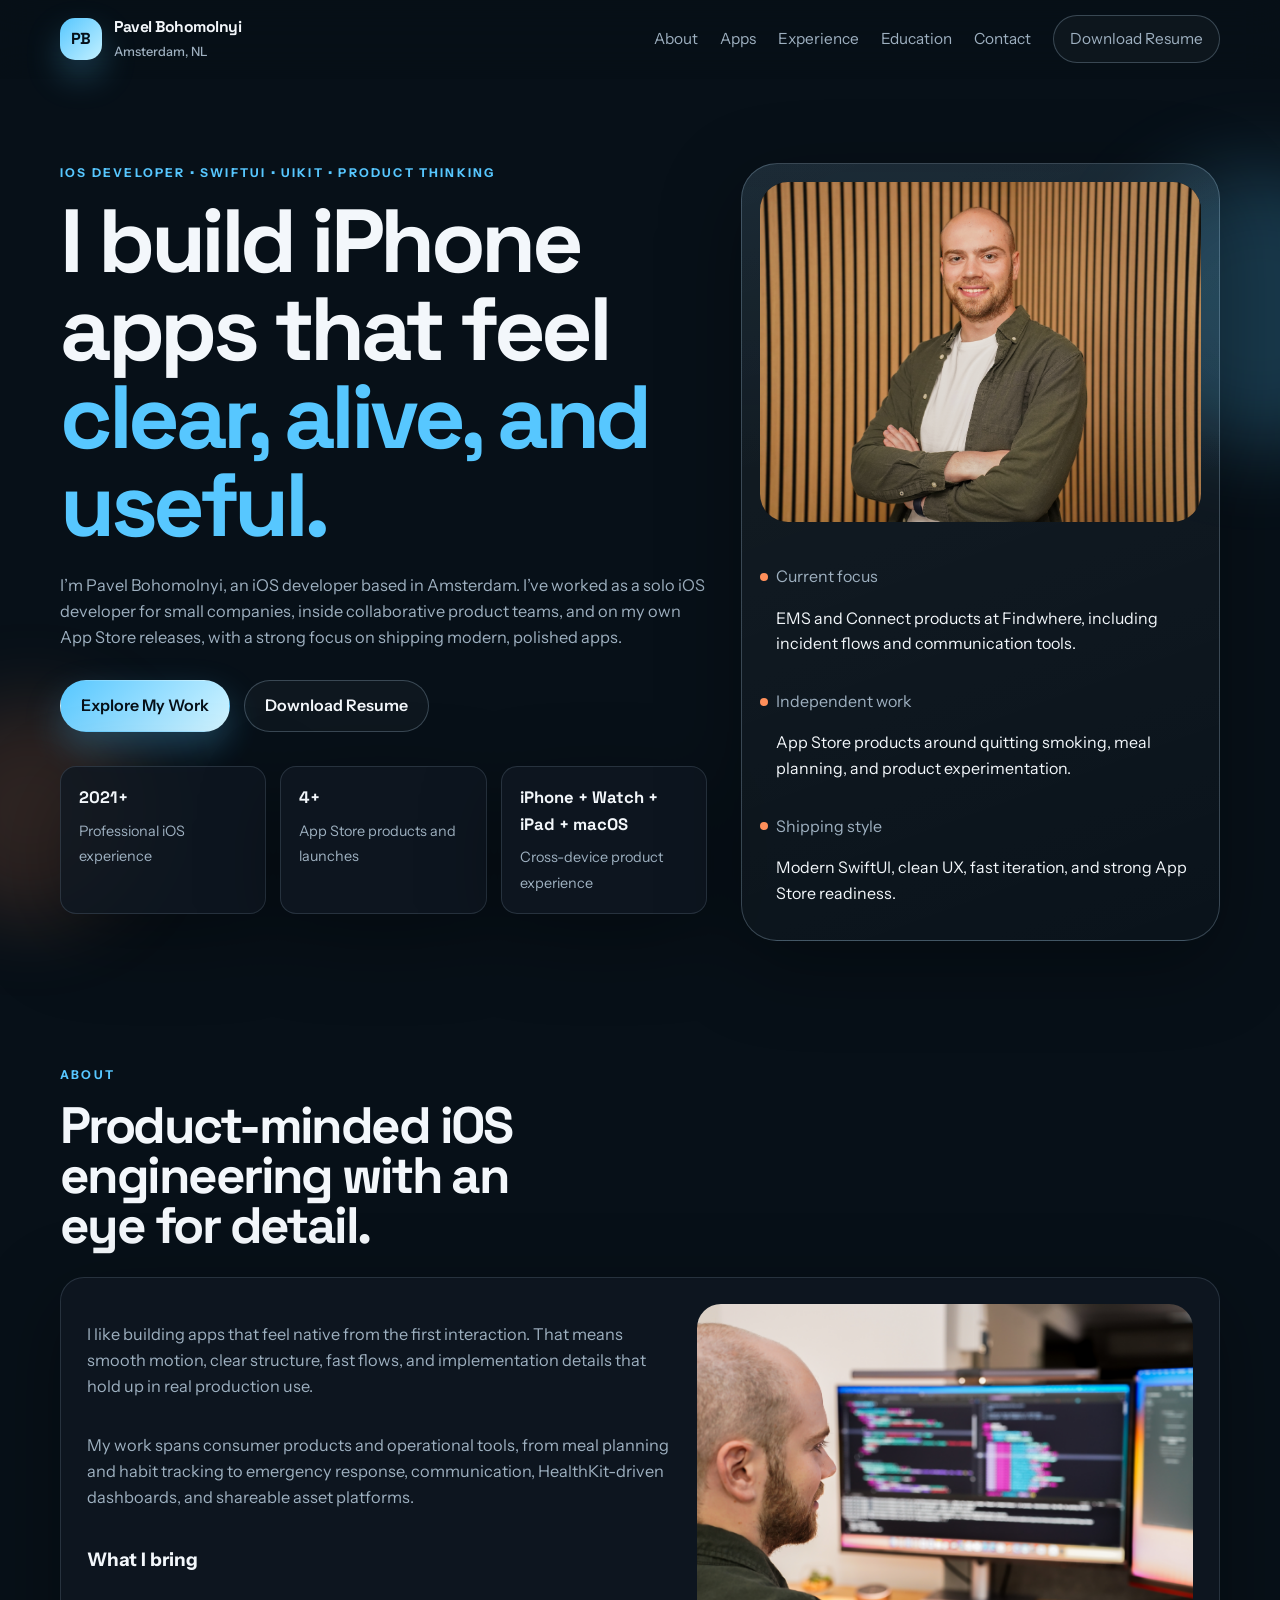
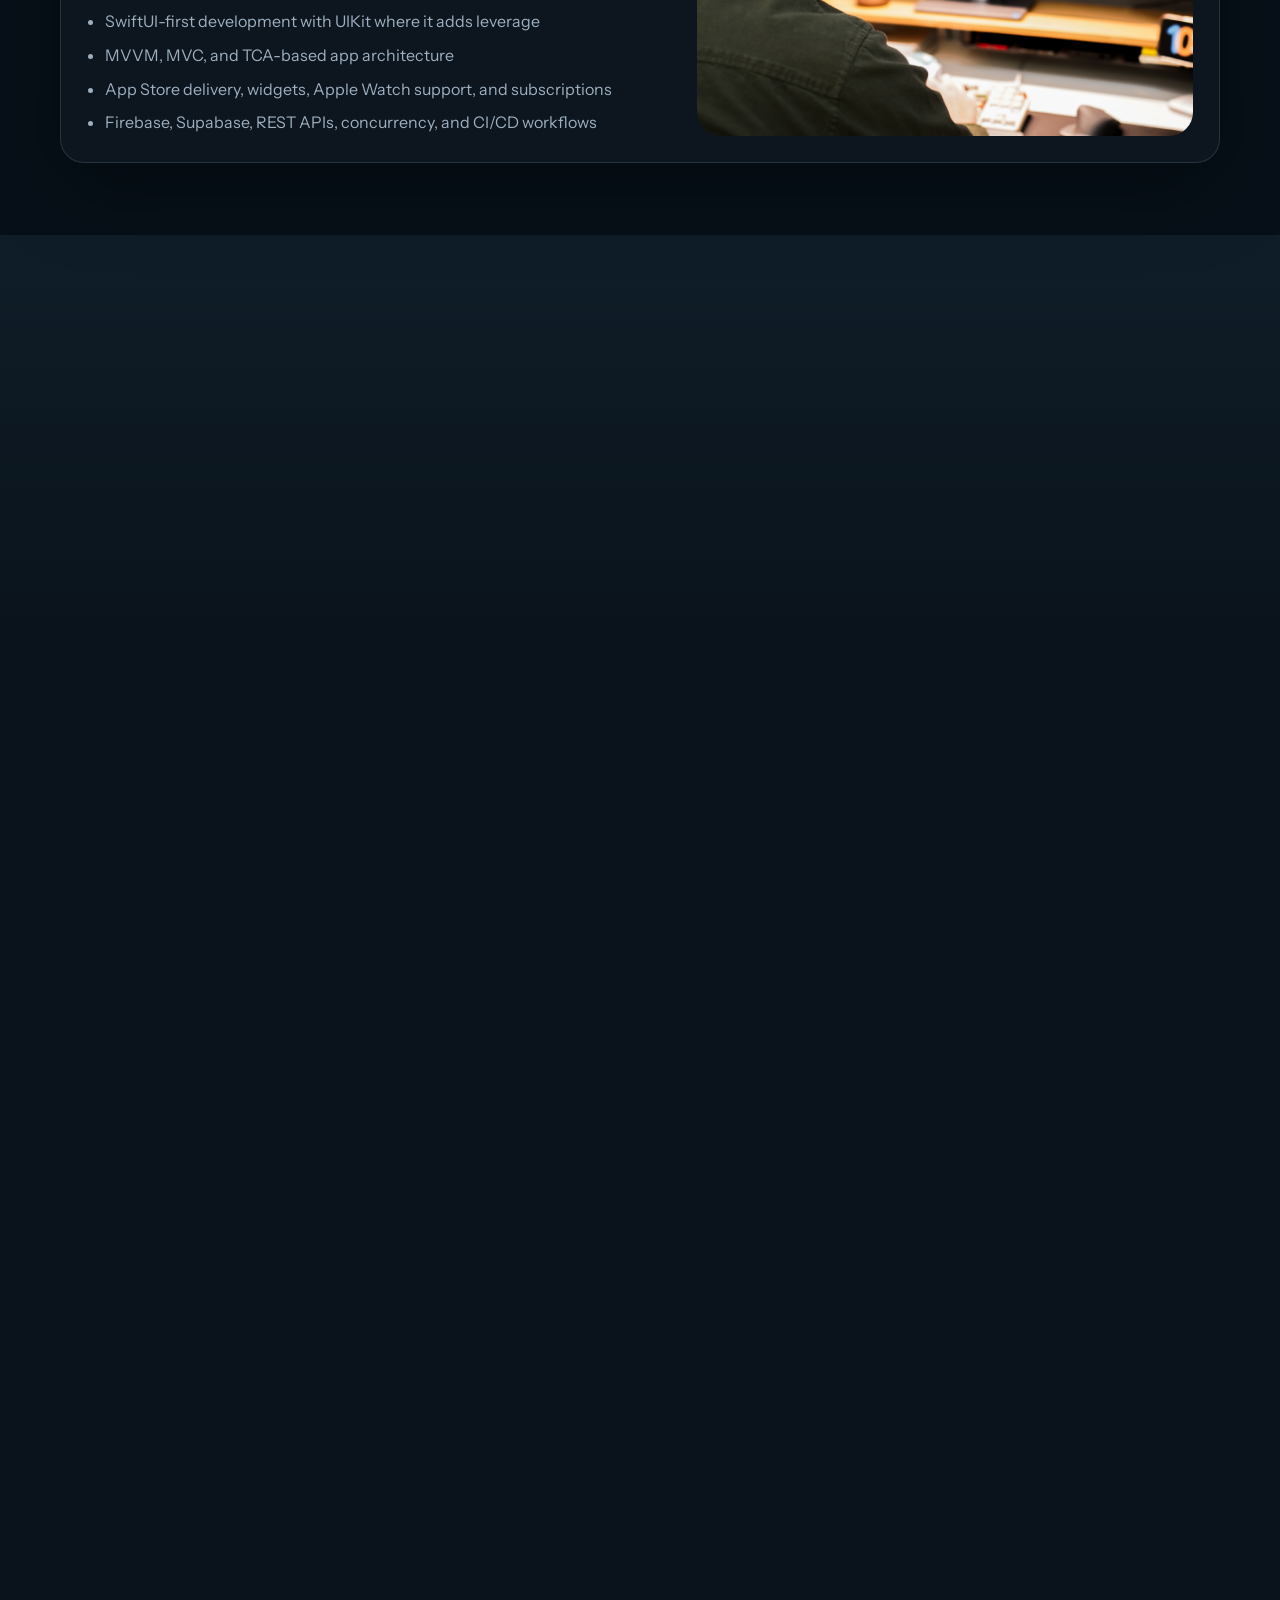
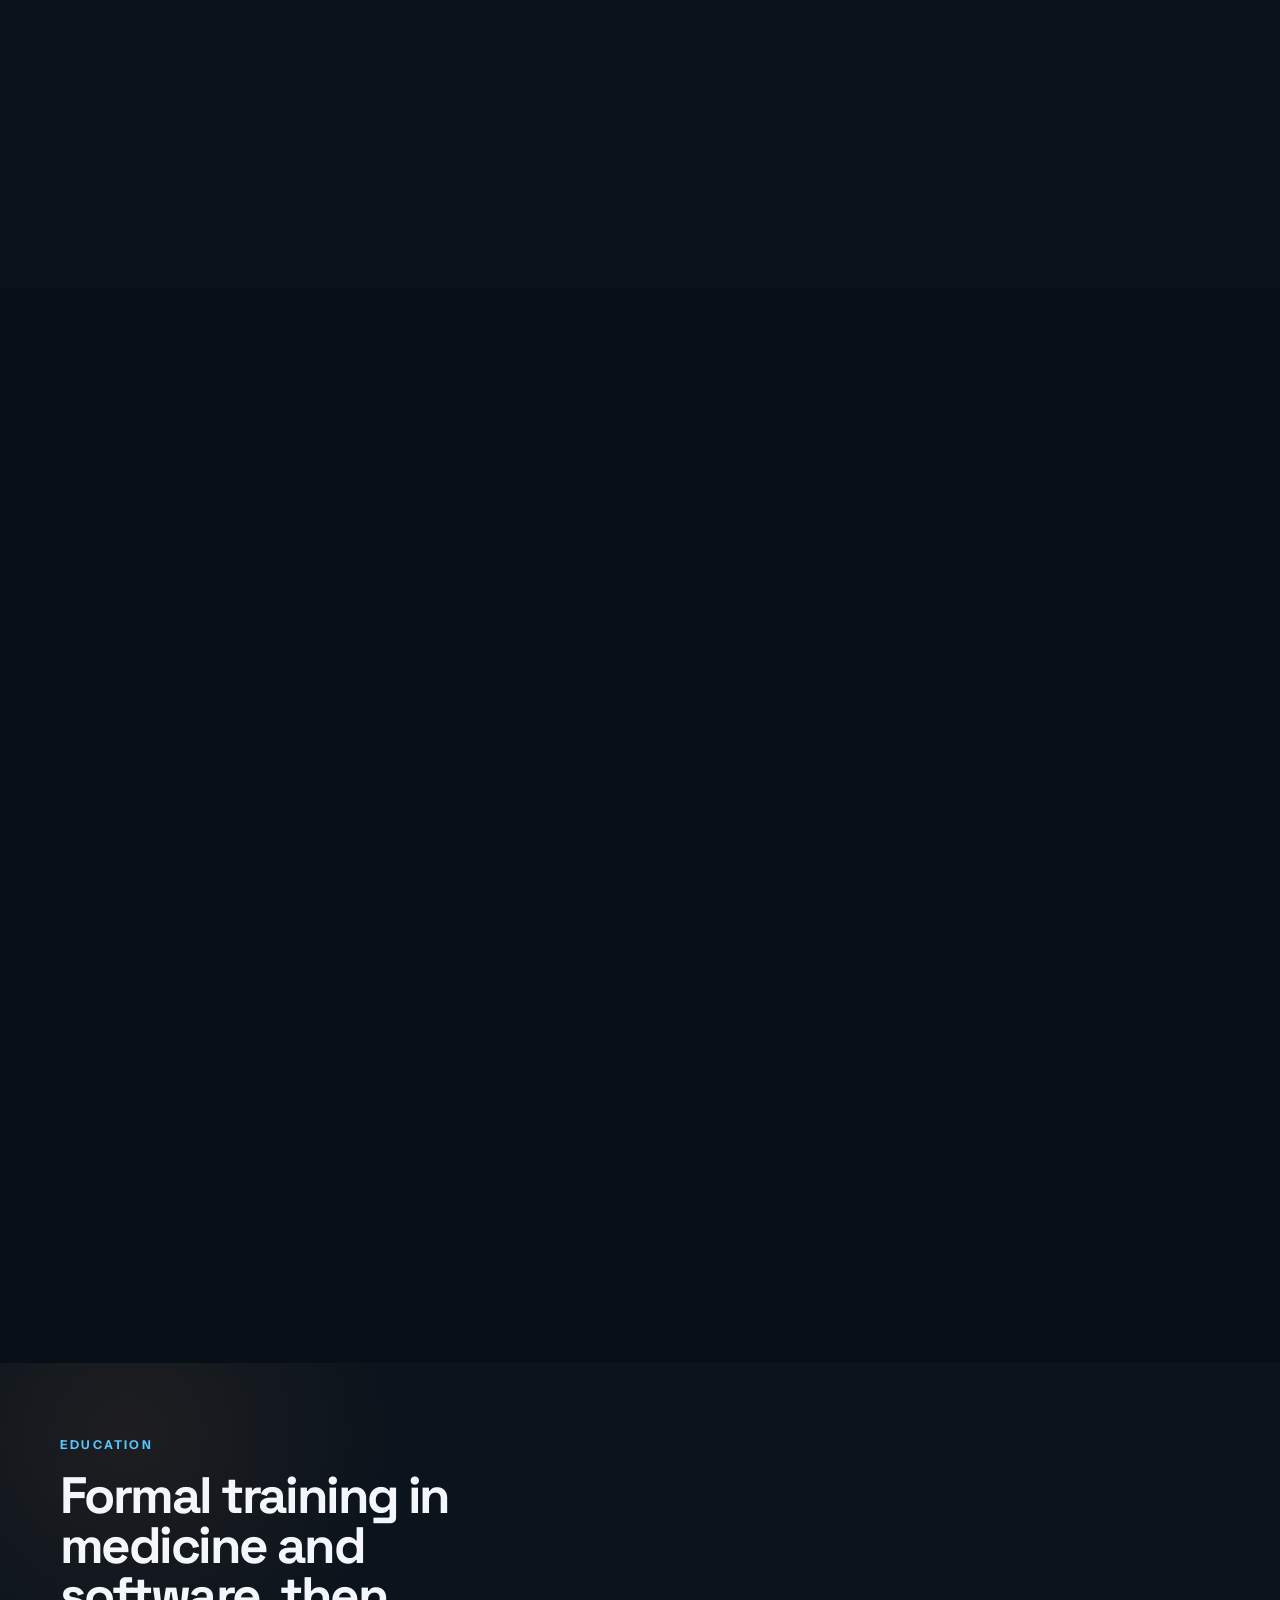
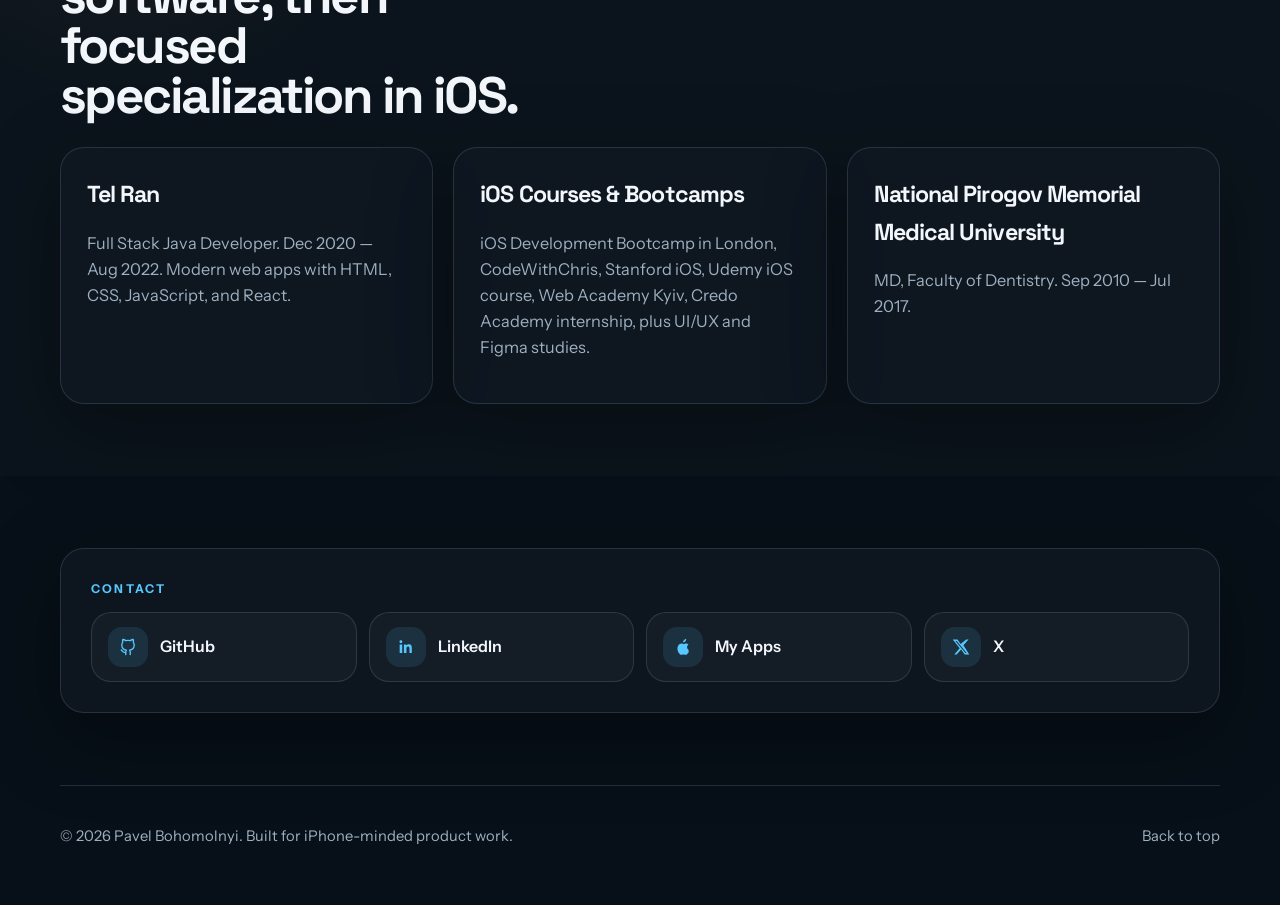
==== index.html @ 08294253 "portfolio" ====
<!DOCTYPE html>
<html lang="en">
<head>
  <meta charset="UTF-8" />
  <meta name="viewport" content="width=device-width, initial-scale=1.0" />
  <title>Pavel Bohomolnyi | iOS Developer</title>
  <meta
    name="description"
    content="Portfolio of Pavel Bohomolnyi, an iOS developer building polished SwiftUI and UIKit apps across safety, lifestyle, and consumer products."
  />
  <link rel="preconnect" href="https://fonts.googleapis.com" />
  <link rel="preconnect" href="https://fonts.gstatic.com" crossorigin />
  <link
    href="https://fonts.googleapis.com/css2?family=Space+Grotesk:wght@400;500;700&family=Instrument+Sans:wght@400;500;600;700&display=swap"
    rel="stylesheet"
  />
  <link rel="stylesheet" href="css/style.css" />
</head>
<body>
  <div class="page-bg" aria-hidden="true"></div>
  <div class="site-shell">
    <div id="top" aria-hidden="true"></div>
    <header class="site-header">
      <div class="container nav">
        <a class="brand" href="#top" aria-label="Go to top">
          <span class="brand-mark">PB</span>
          <span class="brand-copy">
            <span class="brand-text">Pavel Bohomolnyi</span>
            <span class="brand-subtext">Amsterdam, NL</span>
          </span>
        </a>

        <button
          class="menu-toggle"
          id="menuToggle"
          type="button"
          aria-expanded="false"
          aria-controls="siteMenu"
          aria-label="Toggle navigation"
        >
          <span></span>
          <span></span>
        </button>

        <nav class="site-nav" id="siteMenu">
          <a href="#about">About</a>
          <a href="#apps">Apps</a>
          <a href="#experience">Experience</a>
          <a href="#education">Education</a>
          <a href="#contact">Contact</a>
          <a class="nav-resume" href="assets/pavel-bohomolnyi-cv.pdf" download>Download Resume</a>
        </nav>
      </div>
    </header>

    <main>
      <section class="hero">
        <div class="hero-orb hero-orb-a"></div>
        <div class="hero-orb hero-orb-b"></div>
        <div class="hero-grid container">
          <div class="hero-copy reveal">
            <p class="eyebrow">iOS Developer • SwiftUI • UIKit • Product Thinking</p>
            <h1>
              I build iPhone apps that feel
              <span>clear, alive, and useful.</span>
            </h1>
            <p class="hero-lead">
              I’m Pavel Bohomolnyi, an iOS developer based in Amsterdam. I’ve worked as a solo
              iOS developer for small companies, inside collaborative product teams, and on my
              own App Store releases, with a strong focus on shipping modern, polished apps.
            </p>
            <div class="hero-actions">
              <a class="button button-primary" href="#apps">Explore My Work</a>
              <a class="button button-secondary" href="assets/pavel-bohomolnyi-cv.pdf" download>Download Resume</a>
            </div>
            <div class="hero-meta">
              <div>
                <strong>2021+</strong>
                <span>Professional iOS experience</span>
              </div>
              <div>
                <strong>4+</strong>
                <span>App Store products and launches</span>
              </div>
              <div>
                <strong>iPhone + Watch + iPad + macOS</strong>
                <span>Cross-device product experience</span>
              </div>
            </div>
          </div>

          <div class="hero-panel reveal reveal-delay">
            <div class="hero-card">
              <div class="hero-photo-frame">
                <img class="hero-photo" src="assets/profile-photo.jpg" alt="Pavel Bohomolnyi portrait" />
              </div>
              <div class="signal-grid">
                <article>
                  <p class="signal-label">Current focus</p>
                  <p>EMS and Connect products at Findwhere, including incident flows and communication tools.</p>
                </article>
                <article>
                  <p class="signal-label">Independent work</p>
                  <p>App Store products around quitting smoking, meal planning, and product experimentation.</p>
                </article>
                <article>
                  <p class="signal-label">Shipping style</p>
                  <p>Modern SwiftUI, clean UX, fast iteration, and strong App Store readiness.</p>
                </article>
              </div>
            </div>
          </div>
        </div>
      </section>

      <section class="section" id="about">
        <div class="container section-grid">
          <div class="section-copy reveal">
            <p class="section-kicker">About</p>
            <h2>Product-minded iOS engineering with an eye for detail.</h2>
          </div>

          <article class="about-feature about-card reveal">
            <div class="about-feature-copy">
              <p>
                I like building apps that feel native from the first interaction. That means
                smooth motion, clear structure, fast flows, and implementation details that hold
                up in real production use.
              </p>
              <p>
                My work spans consumer products and operational tools, from meal planning and
                habit tracking to emergency response, communication, HealthKit-driven dashboards,
                and shareable asset platforms.
              </p>
              <h3>What I bring</h3>
              <ul class="bullet-list">
                <li>SwiftUI-first development with UIKit where it adds leverage</li>
                <li>MVVM, MVC, and TCA-based app architecture</li>
                <li>App Store delivery, widgets, Apple Watch support, and subscriptions</li>
                <li>Firebase, Supabase, REST APIs, concurrency, and CI/CD workflows</li>
              </ul>
            </div>

            <div class="about-photo-card">
              <img src="assets/about-photo.jpg" alt="Pavel Bohomolnyi working at his desk" />
            </div>
          </article>
        </div>
      </section>

      <section class="section section-accent" id="apps">
        <div class="container">
          <div class="section-copy reveal">
            <p class="section-kicker">Selected Apps</p>
            <h2>Apps I’ve shipped across consumer and operational use cases.</h2>
          </div>

          <div class="app-grid">
            <article class="app-card app-card-featured reveal">
              <div class="app-header">
                <span class="app-icon app-icon-image app-icon-nomnom">
                  <img src="assets/app-icons/nom-nom.png" alt="Nom Nom app icon" />
                </span>
                <div>
                  <p class="app-type">Consumer iOS App</p>
                  <h3>Nom Nom: Plan Meals & Grocery</h3>
                </div>
              </div>
              <p>
                A meal planner and personal assistant for organizing weekly meals, generating
                grocery lists, and exploring a recipe-sharing community, with Apple Watch support.
              </p>
              <div class="tag-row">
                <span>SwiftUI</span>
                <span>StoreKit</span>
                <span>Apple Watch</span>
                <span>Grocery Lists</span>
                <span>Community Recipes</span>
                <span>Firebase</span>
                <span>Push Notifications</span>
                <span>RevenueCat</span>
                <span>Async/Await</span>
                <span>Localization</span>
              </div>
              <div class="app-links">
                <a href="https://apps.apple.com/nl/app/nom-nom-meal-planner/id6745474168" target="_blank" rel="noopener">App Store</a>
              </div>
            </article>

            <article class="app-card reveal reveal-delay">
              <div class="app-header">
                <span class="app-icon app-icon-image app-icon-smoke">
                  <img src="assets/app-icons/no-smoke.png" alt="No Smoke Today app icon" />
                </span>
                <div>
                  <p class="app-type">Health & Habit Tracking</p>
                  <h3>No Smoke Today</h3>
                </div>
              </div>
              <p>
                A quit-smoking app that also acts as a playground for modern iOS development:
                Swift 6, async/await, widgets, Apple Watch, RevenueCat, and analytics tooling.
              </p>
              <div class="tag-row">
                <span>SwiftUI</span>
                <span>Swift 6</span>
                <span>Async/Await</span>
                <span>Widgets</span>
                <span>Apple Watch</span>
                <span>RevenueCat</span>
                <span>Firebase</span>
                <span>Crashlytics</span>
              </div>
              <div class="app-links">
                <a href="https://apps.apple.com/us/app/no-smoke-today/id6758665758" target="_blank" rel="noopener">App Store</a>
              </div>
            </article>

            <article class="app-card reveal">
              <div class="app-header">
                <span class="app-icon app-icon-image app-icon-ems">
                  <img src="assets/app-icons/ems.png" alt="EMS app icon" />
                </span>
                <div>
                  <p class="app-type">Operational Event Platform</p>
                  <h3>EMS</h3>
                </div>
              </div>
              <p>
                A safety-focused app designed to save lives with quick incident alerts, location
                usage, audio and video chat, Bluetooth emergency buttons, and live information.
              </p>
              <div class="tag-row">
                <span>UIKit</span>
                <span>CoreBluetooth</span>
                <span>Location</span>
                <span>Audio / Video Chat</span>
                <span>Critical Alerts</span>
                <span>Widgets</span>
                <span>Analytics</span>
                <span>Firebase</span>
                <span>Tasks</span>
                <span>Agenda</span>
                <span>Calendars</span>
                <span>Notes</span>
                <span>SSO</span>
              </div>
              <div class="app-links">
                <a href="https://apps.apple.com/us/app/ems-app/id651352867" target="_blank" rel="noopener">App Store</a>
              </div>
            </article>

            <article class="app-card reveal">
              <div class="app-header">
                <span class="app-icon app-icon-image app-icon-findwhere">
                  <img src="assets/app-icons/findwhere-connect.png" alt="Findwhere Connect app icon" />
                </span>
                <div>
                  <p class="app-type">B2B / Public Service</p>
                  <h3>Findwhere Connect</h3>
                </div>
              </div>
              <p>
                A fully operational app commissioned in partnership with Dutch municipalities to
                give refugees fast access to essential information and communication channels.
              </p>
              <div class="tag-row">
                <span>SwiftUI</span>
                <span>Messaging</span>
                <span>Translation</span>
                <span>Municipal Services</span>
                <span>Onboarding</span>
                <span>Push Notifications</span>
                <span>Accessibility</span>
              </div>
              <div class="app-links">
                <a href="https://apps.apple.com/ca/app/findwhere-connect/id6742739684" target="_blank" rel="noopener">App Store</a>
              </div>
            </article>

            <article class="app-card reveal reveal-delay">
              <div class="app-header">
                <span class="app-icon app-icon-image app-icon-topology">
                  <img src="assets/app-icons/topology.webp" alt="Topology app icon" />
                </span>
                <div>
                  <p class="app-type">Shared Mobility Platform</p>
                  <h3>Topology</h3>
                </div>
              </div>
              <p>
                Part of the Skopei platform, giving users access to shared assets like cars,
                bicycles, boats, properties, and other bookable resources through one mobile product.
              </p>
              <div class="tag-row">
                <span>UIKit</span>
                <span>Product Delivery</span>
                <span>Mobility</span>
                <span>Shared Assets</span>
                <span>Cross-team Collaboration</span>
                <span>Documentation</span>
                <span>App Store</span>
              </div>
              <div class="app-links">
                <a href="https://apps.apple.com/nl/app/topology/id1525860385" target="_blank" rel="noopener">App Store</a>
              </div>
            </article>
          </div>
        </div>
      </section>

      <section class="section" id="experience">
        <div class="container">
          <div class="section-copy reveal">
            <p class="section-kicker">Experience</p>
            <h2>Professional product work and independent app building.</h2>
          </div>

          <div class="timeline">
            <article class="timeline-item reveal">
              <div class="timeline-line"></div>
              <div class="timeline-body">
                <div class="timeline-meta">
                  <span>Findwhere</span>
                  <span>Sep 2024 — Current</span>
                </div>
                <h3>iOS Developer</h3>
                <p>
                  Main focus on the EMS app and related products: safety features, incident alerts,
                  location-based flows, audio and video chat, Bluetooth integration, widgets,
                  analytics, crash tracking, and a large-scale rewrite using modern technologies.
                </p>
              </div>
            </article>

            <article class="timeline-item reveal reveal-delay">
              <div class="timeline-line"></div>
              <div class="timeline-body">
                <div class="timeline-meta">
                  <span>Simple Things</span>
                  <span>Jun 2024 — Sep 2024</span>
                </div>
                <h3>iOS Developer</h3>
                <p>
                  Built an MVP in SwiftUI with async/await for an app that combines reminders,
                  HealthKit activity tracking, weather views, and crypto dashboard functionality,
                  plus a roadmap for multiple major updates.
                </p>
              </div>
            </article>

            <article class="timeline-item reveal">
              <div class="timeline-line"></div>
              <div class="timeline-body">
                <div class="timeline-meta">
                  <span>Skopei</span>
                  <span>Feb 2023 — Jun 2024</span>
                </div>
                <h3>iOS Developer</h3>
                <p>
                  Worked across the Topology and Skopei apps, from UI fixes and larger projects to
                  App Store distribution, while coordinating closely with Android developers, design,
                  product, business, and QA stakeholders.
                </p>
              </div>
            </article>

          </div>
        </div>
      </section>

      <section class="section section-soft" id="education">
        <div class="container education-layout">
          <div class="section-copy reveal">
            <p class="section-kicker">Education</p>
            <h2>Formal training in medicine and software, then focused specialization in iOS.</h2>
          </div>

          <div class="education-grid">
            <article class="education-card reveal">
              <h3>Tel Ran</h3>
              <p>
                Full Stack Java Developer.
                Dec 2020 — Aug 2022.
                Modern web apps with HTML, CSS, JavaScript, and React.
              </p>
            </article>

            <article class="education-card reveal reveal-delay">
              <h3>iOS Courses & Bootcamps</h3>
              <p>
                iOS Development Bootcamp in London, CodeWithChris, Stanford iOS, Udemy iOS course,
                Web Academy Kyiv, Credo Academy internship, plus UI/UX and Figma studies.
              </p>
            </article>

            <article class="education-card reveal">
              <h3>National Pirogov Memorial Medical University</h3>
              <p>
                MD, Faculty of Dentistry.
                Sep 2010 — Jul 2017.
              </p>
            </article>
          </div>
        </div>
      </section>

      <section class="section" id="contact">
        <div class="container contact-shell reveal">
          <div class="contact-panel">
            <p class="section-kicker">Contact</p>
            <div class="contact-links-grid">
              <a class="contact-link-card" href="https://github.com/PavelBohomolny" target="_blank" rel="noopener" aria-label="GitHub">
                <span class="contact-link-icon" aria-hidden="true">
                  <svg width="18" height="18" viewBox="0 0 24 24" role="img" fill="none" stroke="currentColor" stroke-width="1.8" stroke-linecap="round" stroke-linejoin="round">
                    <path d="M9 19c-4.5 1.4-4.5-2.5-6-3m12 6v-3.5a3 3 0 0 0-.9-2.3c3-.3 6.2-1.5 6.2-6.8A5.3 5.3 0 0 0 19 5.8 4.9 4.9 0 0 0 18.9 2S17.7 1.7 15 3.5a13.4 13.4 0 0 0-6 0C6.3 1.7 5.1 2 5.1 2A4.9 4.9 0 0 0 5 5.8a5.3 5.3 0 0 0-1.3 3.6c0 5.3 3.2 6.5 6.2 6.8A3 3 0 0 0 9 18.5V22"/>
                  </svg>
                </span>
                <span class="contact-link-label">GitHub</span>
              </a>

              <a class="contact-link-card" href="https://www.linkedin.com/in/pavelbohomolnyi/" target="_blank" rel="noopener" aria-label="LinkedIn">
                <span class="contact-link-icon" aria-hidden="true">
                  <svg width="18" height="18" viewBox="0 0 24 24" role="img" fill="currentColor">
                    <path d="M6.94 8.5H3.56V20h3.38V8.5Zm.22-3.55a1.96 1.96 0 1 0-3.92 0 1.96 1.96 0 0 0 3.92 0ZM20 20h-3.38v-5.59c0-1.33-.03-3.05-1.86-3.05-1.87 0-2.16 1.46-2.16 2.96V20H9.22V8.5h3.24v1.57h.05c.45-.85 1.55-1.75 3.18-1.75 3.4 0 4.03 2.24 4.03 5.15V20Z"/>
                  </svg>
                </span>
                <span class="contact-link-label">LinkedIn</span>
              </a>

              <a class="contact-link-card" href="https://apps.apple.com/developer/pavel-bohomolnyi/id1811868448" target="_blank" rel="noopener" aria-label="My Apps">
                <span class="contact-link-icon" aria-hidden="true">
                  <svg width="18" height="18" viewBox="0 0 24 24" role="img" fill="currentColor">
                    <path d="M16.37 1.43c0 1.14-.47 2.24-1.17 3.04-.8.91-2.04 1.61-3.19 1.52-.14-1.09.43-2.23 1.14-3 .79-.87 2.09-1.51 3.22-1.56Zm3.7 16.08c-.47 1.08-1.04 2.08-1.82 3.04-.69.85-1.6 1.9-2.79 1.92-1.06.02-1.4-.63-2.84-.63-1.44 0-1.83.61-2.88.65-1.14.05-2.01-1.01-2.71-1.86-1.98-2.43-3.49-6.86-1.46-10.35.99-1.72 2.77-2.8 4.66-2.83 1.09-.02 2.13.73 2.79.73.66 0 1.9-.9 3.2-.77.54.02 2.05.22 3.02 1.64-.08.05-1.8 1.05-1.78 3.14.02 2.49 2.19 3.33 2.23 3.35-.03.07-.35 1.03-.62 1.97Z"/>
                  </svg>
                </span>
                <span class="contact-link-label">My Apps</span>
              </a>

              <a class="contact-link-card" href="https://x.com/pavelbohomolnyi" target="_blank" rel="noopener" aria-label="X">
                <span class="contact-link-icon" aria-hidden="true">
                  <svg width="18" height="18" viewBox="0 0 24 24" role="img" fill="currentColor">
                    <path d="M18.9 2H22l-6.77 7.74L23 22h-6.1l-4.77-6.8L6.18 22H3.05l7.24-8.27L1 2h6.25l4.3 6.15L18.9 2Zm-1.07 18h1.69L6.32 3.9H4.5L17.83 20Z"/>
                  </svg>
                </span>
                <span class="contact-link-label">X</span>
              </a>
            </div>
          </div>
        </div>
      </section>
    </main>

    <footer class="site-footer">
      <div class="container footer-row">
        <p>© 2026 Pavel Bohomolnyi. Built for iPhone-minded product work.</p>
        <a href="#top">Back to top</a>
      </div>
    </footer>
  </div>

  <script src="js/main.js"></script>
</body>
</html>
---- css/style.css ----
:root {
  --bg: #0a1016;
  --bg-soft: #101923;
  --panel: rgba(15, 24, 34, 0.82);
  --panel-strong: #12202d;
  --line: rgba(197, 228, 255, 0.14);
  --line-strong: rgba(197, 228, 255, 0.24);
  --text: #f3f7fb;
  --muted: #9eb0c0;
  --accent: #57c7ff;
  --accent-strong: #1593d6;
  --warm: #ff8f5a;
  --lime: #a8ff7a;
  --shadow: 0 24px 80px rgba(0, 0, 0, 0.34);

  --font-display: "Space Grotesk", sans-serif;
  --font-body: "Instrument Sans", sans-serif;

  --radius-sm: 16px;
  --radius-md: 24px;
  --radius-lg: 36px;
  --transition: 220ms ease;
}

*,
*::before,
*::after {
  box-sizing: border-box;
}

html {
  scroll-behavior: smooth;
  background-color: #071018;
}

body {
  margin: 0;
  min-width: 320px;
  font-family: var(--font-body);
  color: var(--text);
  background-color: #071018;
  line-height: 1.6;
  overflow-x: hidden;
  -webkit-font-smoothing: antialiased;
}

.page-bg {
  position: fixed;
  inset: 0;
  z-index: -1;
  pointer-events: none;
  background:
    radial-gradient(circle at top left, rgba(87, 199, 255, 0.18), transparent 28%),
    radial-gradient(circle at 80% 10%, rgba(255, 143, 90, 0.14), transparent 22%),
    linear-gradient(180deg, #071018 0%, #09131b 30%, #0a1016 100%);
  transform: translateZ(0);
}

img {
  display: block;
  max-width: 100%;
}

a {
  color: inherit;
  text-decoration: none;
}

button {
  font: inherit;
}

.site-shell {
  position: relative;
  min-height: 100vh;
}

.container {
  width: min(1160px, calc(100% - 40px));
  margin: 0 auto;
}

.site-header {
  position: sticky;
  top: 0;
  z-index: 40;
  backdrop-filter: blur(18px);
  -webkit-backdrop-filter: blur(18px);
  background: rgba(7, 16, 24, 0.58);
  border-bottom: 1px solid transparent;
  transition: border-color var(--transition), background var(--transition);
}

.site-header.scrolled {
  border-color: var(--line);
  background: rgba(7, 16, 24, 0.8);
}

.nav {
  display: flex;
  align-items: center;
  justify-content: space-between;
  gap: 24px;
  min-height: 78px;
}

.brand {
  display: inline-flex;
  align-items: center;
  gap: 12px;
  font-family: var(--font-display);
  font-weight: 700;
  letter-spacing: -0.03em;
}

.brand-copy {
  display: flex;
  flex-direction: column;
  gap: 2px;
}

.brand-mark {
  display: grid;
  place-items: center;
  width: 42px;
  height: 42px;
  border-radius: 15px;
  color: #061019;
  background: linear-gradient(135deg, var(--accent), #c2f0ff);
  box-shadow: 0 16px 34px rgba(87, 199, 255, 0.26);
}

.brand-text {
  font-size: 0.98rem;
}

.brand-subtext {
  font-family: var(--font-body);
  font-size: 0.8rem;
  font-weight: 500;
  letter-spacing: 0;
  color: var(--muted);
}

.site-nav {
  display: flex;
  align-items: center;
  gap: 22px;
}

.site-nav a {
  color: var(--muted);
  font-size: 0.96rem;
  transition: color var(--transition), transform var(--transition);
}

.site-nav a:hover,
.site-nav a.is-active {
  color: var(--text);
}

.nav-resume {
  padding: 11px 16px;
  border: 1px solid var(--line-strong);
  border-radius: 999px;
  background: rgba(255, 255, 255, 0.03);
}

.menu-toggle {
  display: none;
  width: 46px;
  height: 46px;
  padding: 0;
  background: rgba(255, 255, 255, 0.03);
  border: 1px solid var(--line);
  border-radius: 16px;
  cursor: pointer;
}

.menu-toggle span {
  display: block;
  width: 18px;
  height: 2px;
  margin: 0 auto;
  background: var(--text);
  transition: transform var(--transition), opacity var(--transition);
}

.menu-toggle span + span {
  margin-top: 6px;
}

.hero {
  position: relative;
  padding: 84px 0 52px;
}

.hero-orb {
  position: absolute;
  border-radius: 999px;
  filter: blur(40px);
  pointer-events: none;
}

.hero-orb-a {
  top: 10%;
  right: -120px;
  width: 280px;
  height: 280px;
  background: rgba(87, 199, 255, 0.22);
  animation: drift 10s ease-in-out infinite;
}

.hero-orb-b {
  bottom: 8%;
  left: -80px;
  width: 220px;
  height: 220px;
  background: rgba(255, 143, 90, 0.16);
  animation: drift 12s ease-in-out infinite reverse;
}

@keyframes drift {
  0%,
  100% {
    transform: translate3d(0, 0, 0) scale(1);
  }
  50% {
    transform: translate3d(0, -18px, 0) scale(1.05);
  }
}

.hero-grid,
.section-grid,
.education-layout,
.contact-shell {
  position: relative;
  z-index: 1;
}

.hero-grid {
  display: grid;
  grid-template-columns: minmax(0, 1.15fr) minmax(320px, 0.85fr);
  gap: 34px;
  align-items: stretch;
}

.eyebrow,
.section-kicker {
  margin: 0 0 16px;
  color: var(--accent);
  text-transform: uppercase;
  letter-spacing: 0.18em;
  font-size: 0.76rem;
  font-weight: 700;
}

.hero-copy h1,
.section-copy h2,
.contact-shell h2 {
  margin: 0;
  font-family: var(--font-display);
  letter-spacing: -0.05em;
  line-height: 0.98;
}

.hero-copy h1 {
  max-width: 11ch;
  font-size: clamp(3.2rem, 7vw, 6.4rem);
}

.hero-copy h1 span {
  color: var(--accent);
}

.hero-lead,
.contact-copy,
.about-card p,
.education-card p,
.timeline-body p,
.app-card p {
  color: var(--muted);
  font-size: 1.02rem;
}

.hero-lead {
  max-width: 62ch;
  margin: 22px 0 30px;
}

.hero-actions,
.contact-actions {
  display: flex;
  gap: 14px;
  flex-wrap: wrap;
}

.button {
  display: inline-flex;
  align-items: center;
  justify-content: center;
  min-height: 52px;
  padding: 0 20px;
  border-radius: 999px;
  border: 1px solid transparent;
  font-weight: 600;
  transition: transform var(--transition), border-color var(--transition), background var(--transition), box-shadow var(--transition);
}

.button:hover {
  transform: translateY(-2px);
}

.button-primary {
  color: #071018;
  background: linear-gradient(135deg, var(--accent), #d3f4ff);
  box-shadow: 0 16px 36px rgba(87, 199, 255, 0.28);
}

.button-secondary {
  border-color: var(--line-strong);
  background: rgba(255, 255, 255, 0.03);
}

.hero-meta {
  display: grid;
  grid-template-columns: repeat(3, minmax(0, 1fr));
  gap: 14px;
  margin-top: 34px;
}

.hero-meta div,
.about-card,
.app-card,
.timeline-body,
.education-card,
.contact-shell {
  background: var(--panel);
  border: 1px solid var(--line);
  box-shadow: var(--shadow);
}

.hero-meta div {
  padding: 18px;
  border-radius: var(--radius-sm);
}

.hero-meta strong {
  display: block;
  margin-bottom: 6px;
  font-family: var(--font-display);
  font-size: 1.04rem;
}

.hero-meta span {
  color: var(--muted);
  font-size: 0.9rem;
}

.hero-panel {
  perspective: 1200px;
  display: flex;
}

.hero-card {
  position: relative;
  flex: 1 1 auto;
  padding: 18px;
  display: grid;
  gap: 18px;
  align-content: start;
  border-radius: var(--radius-lg);
  background:
    linear-gradient(160deg, rgba(255, 255, 255, 0.06), rgba(255, 255, 255, 0.015)),
    linear-gradient(180deg, rgba(87, 199, 255, 0.08), transparent 40%);
  border: 1px solid var(--line-strong);
  box-shadow: var(--shadow);
  overflow: hidden;
}

.hero-card::after {
  content: "";
  position: absolute;
  inset: auto -20% -45% auto;
  width: 220px;
  height: 220px;
  border-radius: 50%;
  background: radial-gradient(circle, rgba(255, 143, 90, 0.18), transparent 68%);
}

.hero-photo-frame {
  position: relative;
  overflow: hidden;
  border-radius: 28px;
  min-height: 340px;
  background: #0b1017;
}

.hero-photo {
  width: 100%;
  height: 100%;
  min-height: 340px;
  display: block;
  object-fit: cover;
  object-position: center top;
  filter: none;
}

.hero-card-top,
.profile-lockup,
.app-header,
.timeline-meta,
.footer-row {
  display: flex;
  align-items: center;
  justify-content: space-between;
  gap: 12px;
}

.status-pill {
  padding: 7px 12px;
  border-radius: 999px;
  background: rgba(255, 255, 255, 0.06);
  border: 1px solid var(--line);
  color: var(--muted);
  font-size: 0.82rem;
}

.status-dot {
  width: 12px;
  height: 12px;
  border-radius: 50%;
  background: var(--lime);
  box-shadow: 0 0 0 10px rgba(168, 255, 122, 0.08);
}

.profile-lockup {
  justify-content: flex-start;
  margin: 28px 0 22px;
}

.avatar-shell {
  position: relative;
  display: grid;
  place-items: center;
  width: 96px;
  height: 96px;
  border-radius: 30px;
  background: linear-gradient(135deg, rgba(87, 199, 255, 0.22), rgba(255, 143, 90, 0.16));
  border: 1px solid var(--line);
}

.avatar-core {
  display: grid;
  place-items: center;
  width: 72px;
  height: 72px;
  border-radius: 24px;
  background: #0a151f;
  font-family: var(--font-display);
  font-size: 1.6rem;
  font-weight: 700;
  color: var(--accent);
}

.profile-role,
.profile-location,
.signal-label,
.app-type {
  margin: 0;
  color: var(--muted);
}

.profile-lockup h2,
.app-card h3,
.timeline-body h3,
.education-card h3 {
  margin: 2px 0 4px;
  font-family: var(--font-display);
  font-size: 1.45rem;
  letter-spacing: -0.04em;
}

.mini-stack,
.tag-row,
.contact-links {
  display: flex;
  gap: 10px;
}

.mini-stack span,
.tag-row span {
  padding: 7px 11px;
  border-radius: 999px;
  background: rgba(255, 255, 255, 0.045);
  border: 1px solid var(--line);
  color: #d8e7f4;
  font-size: 0.8rem;
  white-space: nowrap;
}

.mini-stack {
  flex-wrap: wrap;
}

.tag-row {
  flex-wrap: wrap;
  max-width: 100%;
}

.signal-grid {
  display: grid;
  gap: 16px;
  margin-top: 24px;
}

.signal-grid article {
  position: relative;
  padding-left: 16px;
}

.signal-grid article::before {
  content: "";
  position: absolute;
  top: 0.55rem;
  left: 0;
  width: 8px;
  height: 8px;
  border-radius: 50%;
  background: var(--warm);
}

.section {
  padding: 72px 0;
}

.section-copy {
  margin-bottom: 26px;
}

.section-copy h2 {
  max-width: 14ch;
  font-size: clamp(2rem, 4vw, 3.5rem);
}

.education-grid {
  display: grid;
  grid-template-columns: repeat(2, minmax(0, 1fr));
  gap: 20px;
  align-items: stretch;
}

.about-feature {
  display: grid;
  grid-template-columns: minmax(0, 1.08fr) minmax(320px, 0.92fr);
  gap: 28px;
  align-items: stretch;
}

.about-feature-copy {
  display: flex;
  flex-direction: column;
  justify-content: space-between;
}

.about-photo-card {
  padding: 0;
  overflow: hidden;
  min-height: 100%;
  border-radius: 24px;
}

.about-photo-card img {
  width: 100%;
  height: 100%;
  min-height: 100%;
  display: block;
  object-fit: cover;
  object-position: center;
}

.about-card,
.education-card,
.timeline-body,
.app-card,
.contact-shell {
  border-radius: var(--radius-md);
}

.about-card,
.education-card,
.timeline-body,
.app-card {
  padding: 26px;
}

.bullet-list {
  margin: 16px 0 0;
  padding-left: 18px;
  color: var(--muted);
}

.bullet-list li + li {
  margin-top: 8px;
}

.section-accent {
  background:
    linear-gradient(180deg, rgba(87, 199, 255, 0.06), transparent 24%),
    rgba(255, 255, 255, 0.01);
}

.section-soft {
  background:
    radial-gradient(circle at 10% 10%, rgba(255, 143, 90, 0.08), transparent 20%),
    rgba(255, 255, 255, 0.015);
}

.app-grid {
  display: grid;
  grid-template-columns: 1fr;
  gap: 20px;
}

.app-card {
  position: relative;
  overflow: hidden;
  display: grid;
  grid-template-columns: minmax(240px, 320px) minmax(0, 1fr);
  gap: 14px 28px;
  align-items: start;
}

.app-card::before {
  content: "";
  position: absolute;
  inset: 0;
  background: linear-gradient(160deg, rgba(255, 255, 255, 0.04), transparent 55%);
  pointer-events: none;
}

.app-card-featured {
  background:
    linear-gradient(160deg, rgba(87, 199, 255, 0.12), rgba(255, 255, 255, 0.03)),
    rgba(15, 24, 34, 0.82);
}

.app-header {
  grid-column: 1;
  grid-row: 1 / span 3;
  align-items: flex-start;
  justify-content: flex-start;
}

.app-card > p {
  grid-column: 2;
  margin: 0;
}

.app-card .tag-row {
  grid-column: 2;
}

.app-icon {
  display: grid;
  place-items: center;
  width: 64px;
  height: 64px;
  border-radius: 20px;
  font-family: var(--font-display);
  font-size: 1.05rem;
  font-weight: 700;
  color: #071018;
  overflow: hidden;
  flex-shrink: 0;
}

.app-icon-image {
  background: rgba(255, 255, 255, 0.06);
  box-shadow: 0 16px 28px rgba(0, 0, 0, 0.22);
}

.app-icon-image img {
  width: 100%;
  height: 100%;
  display: block;
  object-fit: cover;
}

.app-icon-nomnom {
  background: linear-gradient(135deg, #ffd16b, #ff8f5a);
}

.app-icon-findwhere {
  background: linear-gradient(135deg, #57c7ff, #9ce5ff);
}

.app-icon-smoke {
  background: linear-gradient(135deg, #b6ff88, #57c767);
}

.app-icon-ems {
  background: linear-gradient(135deg, #f1f5fa, #b9c7d6);
}

.app-icon-topology {
  background: #0b1017;
}

.app-icon-topology img {
  filter: none;
}

.app-links {
  grid-column: 2;
  margin-top: 0;
  justify-self: end;
  align-self: start;
}

.app-links a,
.contact-links a {
  color: var(--accent);
  font-weight: 600;
}

.timeline {
  display: grid;
  gap: 18px;
}

.timeline-item {
  display: grid;
  grid-template-columns: 18px minmax(0, 1fr);
  gap: 18px;
  align-items: stretch;
}

.timeline-line {
  position: relative;
}

.timeline-line::before,
.timeline-line::after {
  content: "";
  position: absolute;
  left: 8px;
}

.timeline-line::before {
  top: 8px;
  bottom: -8px;
  width: 2px;
  background: linear-gradient(180deg, var(--accent), rgba(87, 199, 255, 0.05));
}

.timeline-line::after {
  top: 8px;
  width: 10px;
  height: 10px;
  margin-left: -4px;
  border-radius: 50%;
  background: var(--warm);
  box-shadow: 0 0 0 8px rgba(255, 143, 90, 0.1);
}

.timeline-meta {
  margin-bottom: 12px;
  color: var(--muted);
  font-size: 0.9rem;
}

.education-grid {
  grid-template-columns: repeat(3, minmax(0, 1fr));
}

.contact-shell {
  display: block;
  padding: 30px;
}

.contact-panel {
  display: flex;
  flex-wrap: wrap;
  align-items: flex-start;
  gap: 14px;
}

.contact-panel .section-kicker {
  flex: 1 1 100%;
  margin-bottom: 0;
}

.contact-links-grid {
  display: grid;
  grid-template-columns: repeat(4, minmax(0, 1fr));
  gap: 12px;
  flex: 1 1 100%;
}

.contact-link-card {
  display: flex;
  align-items: center;
  gap: 12px;
  min-height: 64px;
  padding: 14px 16px;
  border-radius: 20px;
  border: 1px solid var(--line);
  background: rgba(255, 255, 255, 0.03);
  transition: transform var(--transition), border-color var(--transition), background var(--transition);
}

.contact-link-card:hover {
  transform: translateY(-2px);
  border-color: var(--line-strong);
  background: rgba(87, 199, 255, 0.06);
}

.contact-link-icon {
  display: inline-flex;
  align-items: center;
  justify-content: center;
  width: 40px;
  height: 40px;
  min-width: 40px;
  min-height: 40px;
  border-radius: 14px;
  background: rgba(87, 199, 255, 0.12);
  color: var(--accent);
  flex-shrink: 0;
  overflow: hidden;
}

.contact-link-card svg,
.contact-link-icon svg {
  width: 18px !important;
  height: 18px !important;
  min-width: 18px;
  min-height: 18px;
  max-width: 18px;
  max-height: 18px;
  display: block;
  flex-shrink: 0;
}

.contact-link-label {
  color: var(--text);
  font-weight: 600;
}

.site-footer {
  padding: 0 0 42px;
}

.footer-row {
  padding-top: 24px;
  border-top: 1px solid var(--line);
  color: var(--muted);
  font-size: 0.92rem;
}

.reveal {
  opacity: 0;
  transform: translateY(18px);
  transition: opacity 700ms ease, transform 700ms ease;
}

.reveal-delay {
  transition-delay: 120ms;
}

.reveal.is-visible {
  opacity: 1;
  transform: translateY(0);
}

@media (max-width: 980px) {
  .hero-grid,
  .education-grid {
    grid-template-columns: 1fr;
  }

  .hero-grid {
    gap: 28px;
  }

  .hero-panel {
    width: 100%;
    max-width: 560px;
    margin: 0 auto;
  }

  .about-feature {
    grid-template-columns: 1fr;
    gap: 22px;
  }

  .hero-copy h1 {
    max-width: 12ch;
  }

  .app-card {
    grid-template-columns: 1fr;
    gap: 18px;
  }

  .app-header,
  .app-card > p,
  .app-card .tag-row,
  .app-links {
    grid-column: 1;
    grid-row: auto;
  }

  .app-links {
    justify-self: start;
  }

  .contact-links-grid {
    grid-template-columns: repeat(3, minmax(0, 1fr));
  }
}

@media (max-width: 760px) {
  .menu-toggle {
    display: inline-block;
  }

  .site-nav {
    position: absolute;
    top: calc(100% + 10px);
    left: 20px;
    right: 20px;
    display: none;
    flex-direction: column;
    align-items: flex-start;
    padding: 16px;
    border-radius: 24px;
    background: rgba(10, 16, 22, 0.96);
    border: 1px solid var(--line);
    box-shadow: var(--shadow);
  }

  .site-nav.is-open {
    display: flex;
  }

  .hero {
    padding: 48px 0 36px;
  }

  .hero-grid {
    gap: 24px;
  }

  .hero-meta {
    grid-template-columns: 1fr;
    margin-top: 26px;
  }

  .nav {
    min-height: 72px;
  }

  .brand-text {
    font-size: 0.92rem;
  }

  .hero-lead,
  .about-card p,
  .app-card p,
  .education-card p,
  .timeline-body p {
    font-size: 0.98rem;
  }

  .hero-card {
    padding: 16px;
    gap: 14px;
  }

  .hero-photo-frame,
  .hero-photo {
    min-height: 280px;
  }

  .mini-stack,
  .tag-row {
    gap: 8px;
  }

  .mini-stack span,
  .tag-row span {
    padding: 6px 10px;
    font-size: 0.76rem;
  }

  .about-feature {
    gap: 18px;
  }

  .about-photo-card img {
    min-height: 280px;
  }

  .app-card {
    gap: 14px;
  }

  .app-header {
    flex-direction: row;
    align-items: center;
  }

  .app-icon {
    width: 58px;
    height: 58px;
    border-radius: 18px;
  }

  .contact-shell {
    padding: 24px;
  }

  .contact-links-grid {
    grid-template-columns: repeat(2, minmax(0, 1fr));
  }
}

@media (max-width: 560px) {
  .container {
    width: min(100% - 24px, 1160px);
  }

  .hero-card,
  .about-card,
  .education-card,
  .timeline-body,
  .app-card,
  .contact-shell {
    padding: 22px;
  }

  .about-feature {
    gap: 22px;
  }

  .hero-copy h1 {
    font-size: clamp(2.7rem, 16vw, 4.1rem);
    max-width: none;
    line-height: 1.02;
  }

  .hero-actions {
    display: grid;
    grid-template-columns: 1fr;
  }

  .button {
    width: 100%;
  }

  .section-copy h2,
  .contact-shell h2 {
    font-size: clamp(1.8rem, 10vw, 2.8rem);
  }

  .timeline-meta,
  .footer-row {
    align-items: flex-start;
    flex-direction: column;
  }

  .hero-photo-frame,
  .hero-photo {
    min-height: 240px;
  }

  .hero-meta div {
    padding: 16px;
  }

  .about-photo-card img {
    min-height: 220px;
  }

  .bullet-list {
    padding-left: 16px;
  }

  .contact-link-card {
    min-height: 58px;
    padding: 13px 14px;
  }

  .contact-links-grid {
    grid-template-columns: 1fr;
  }
}
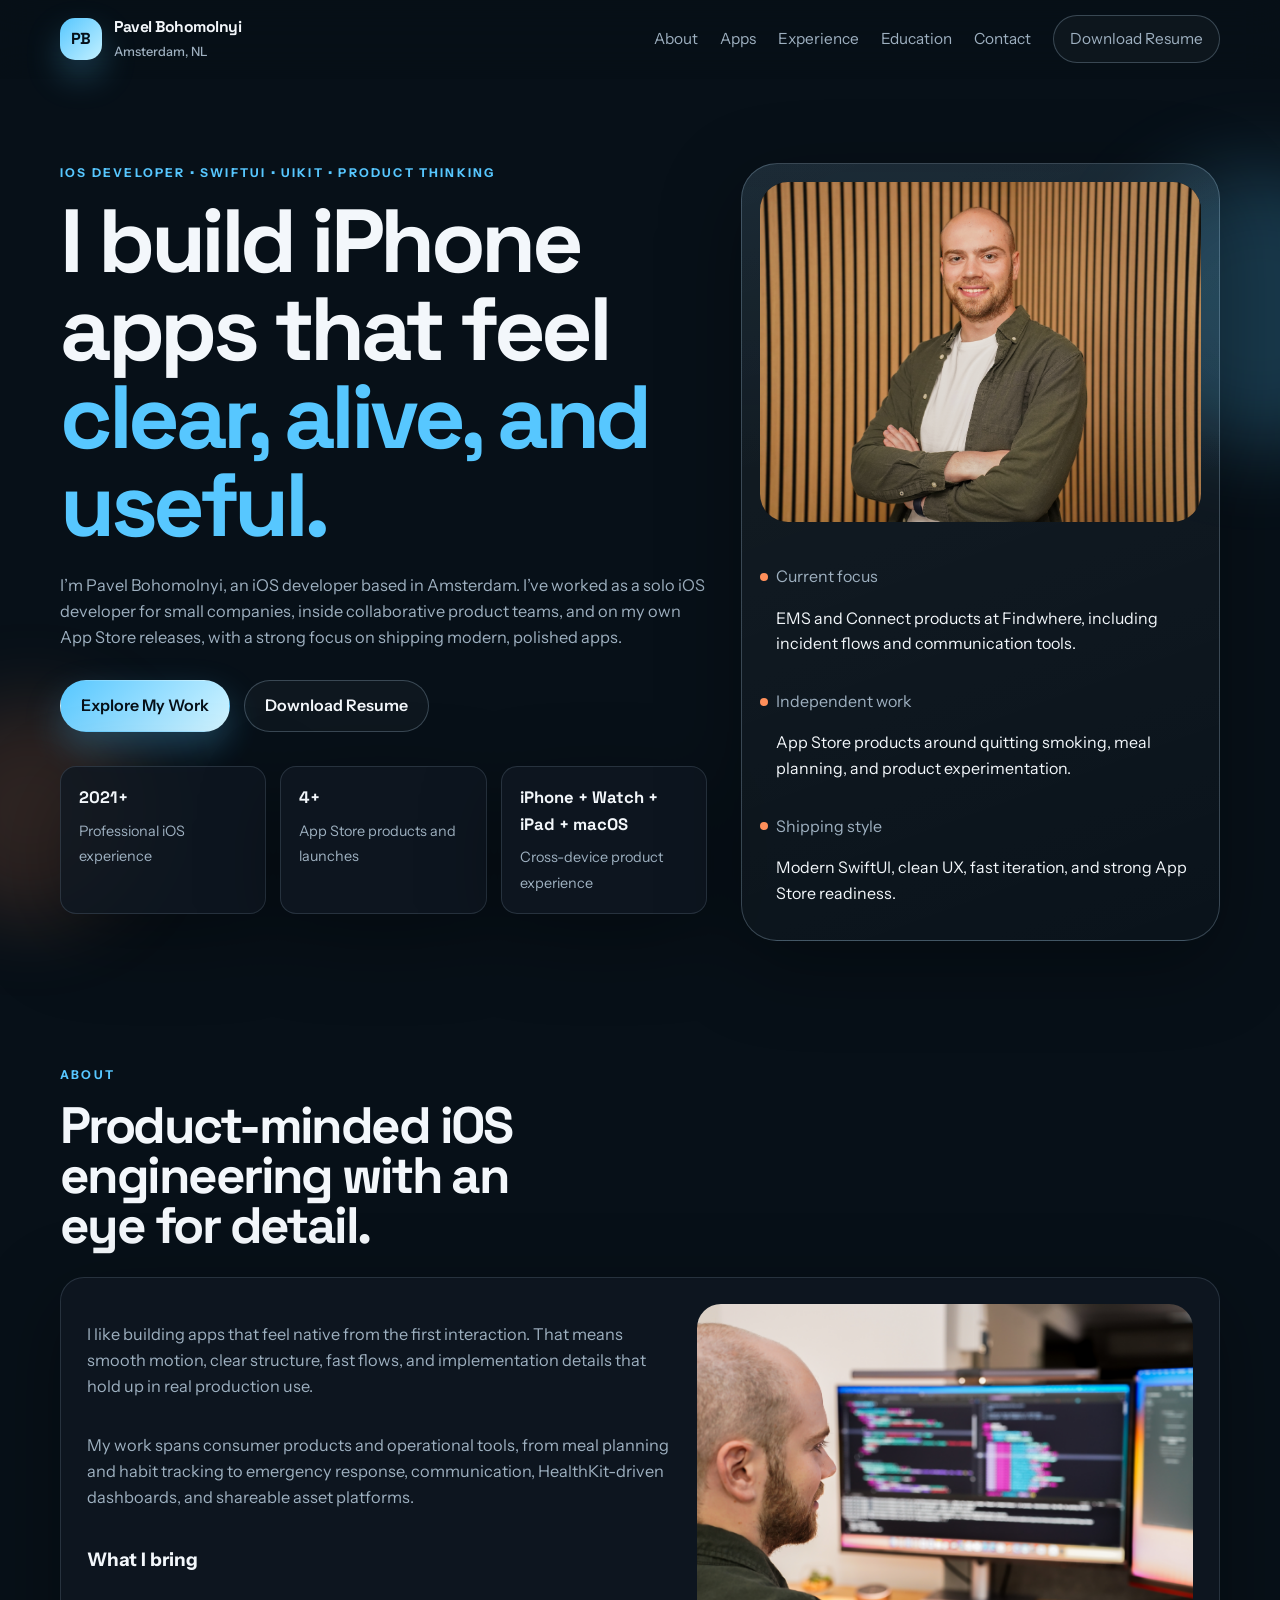
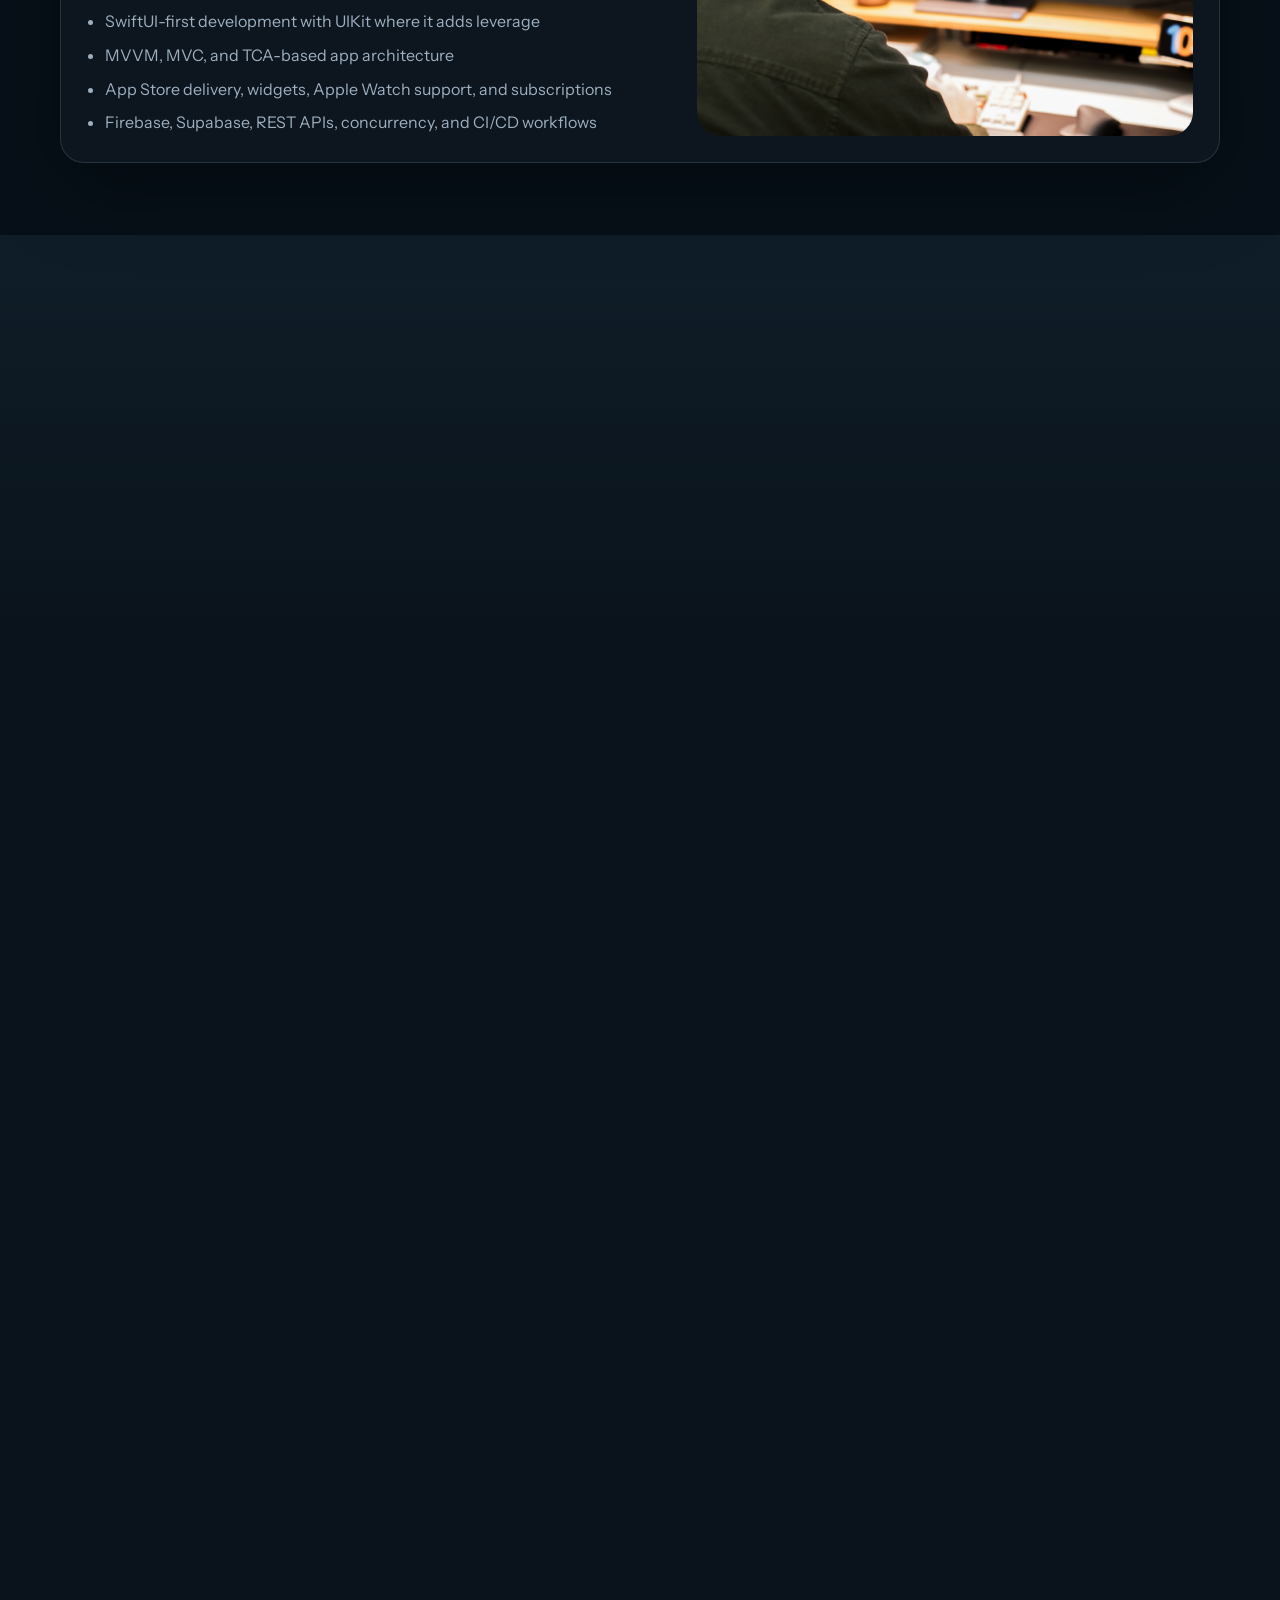
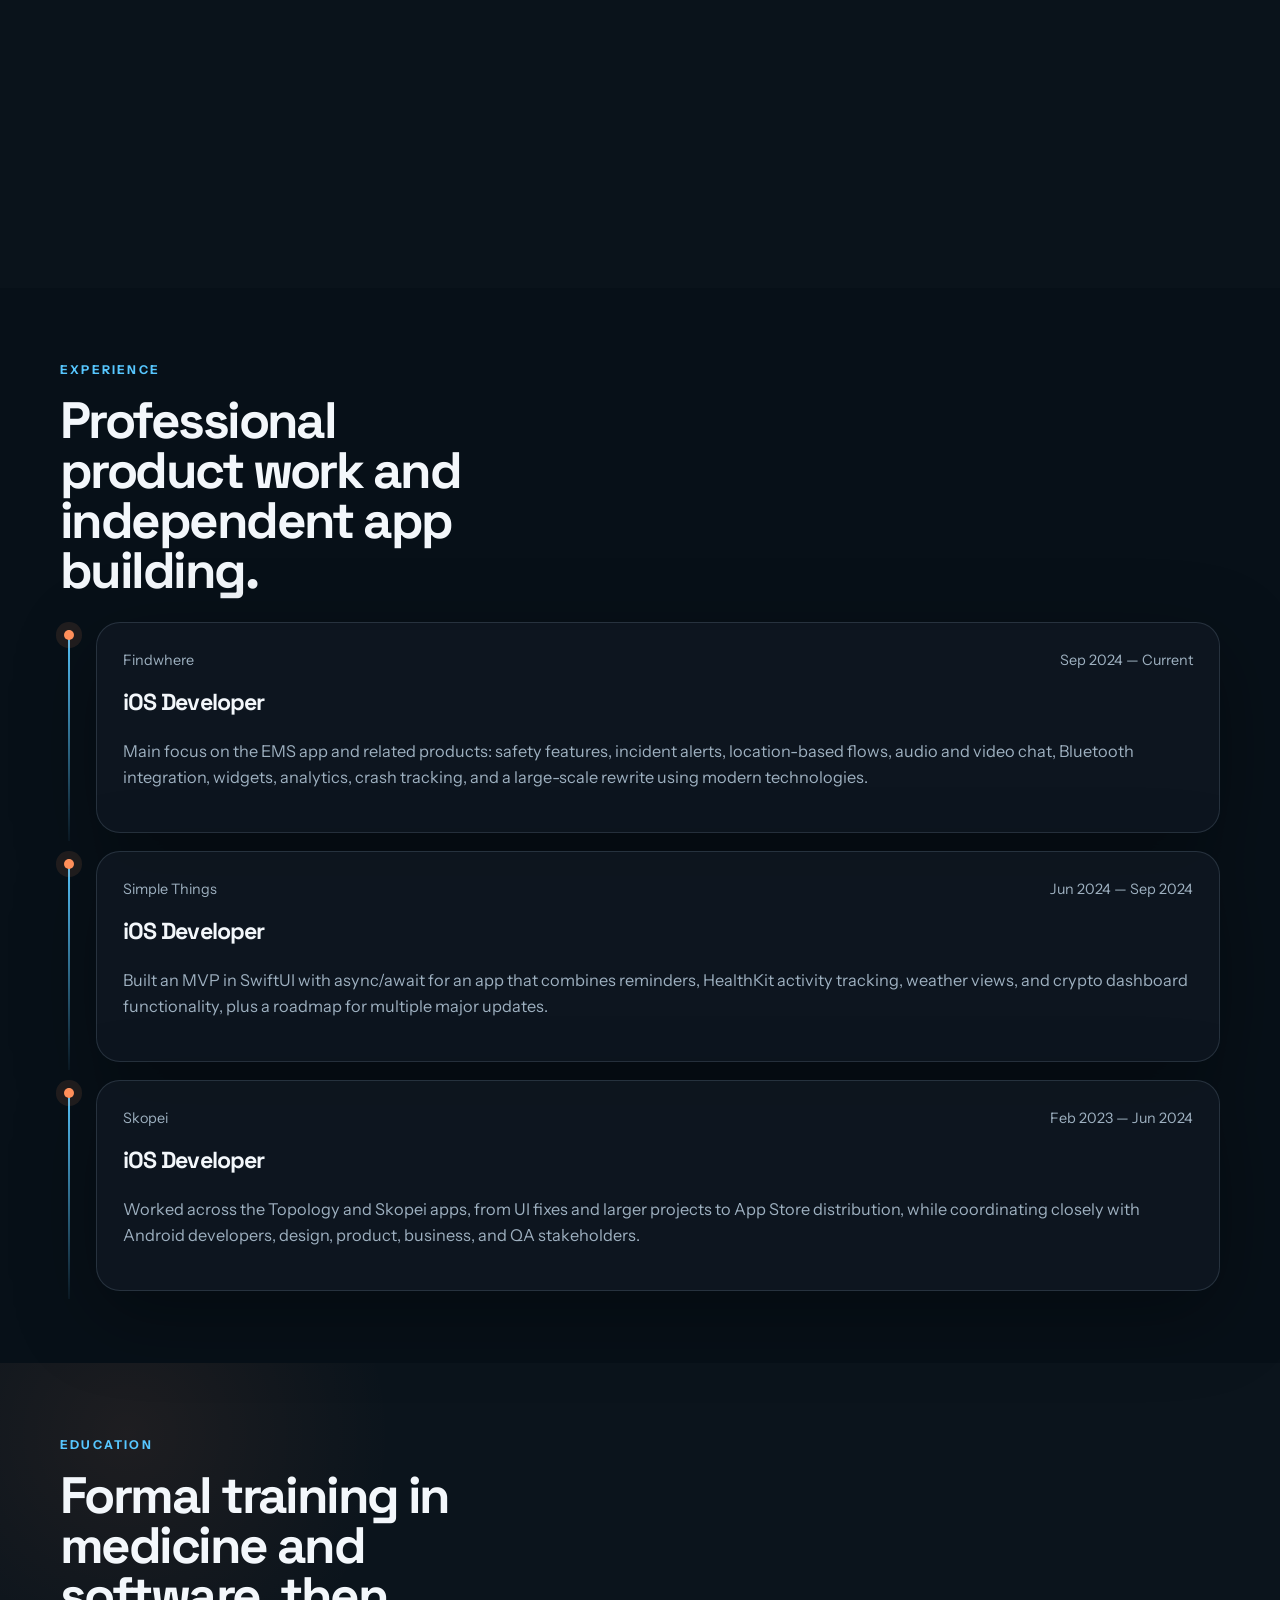
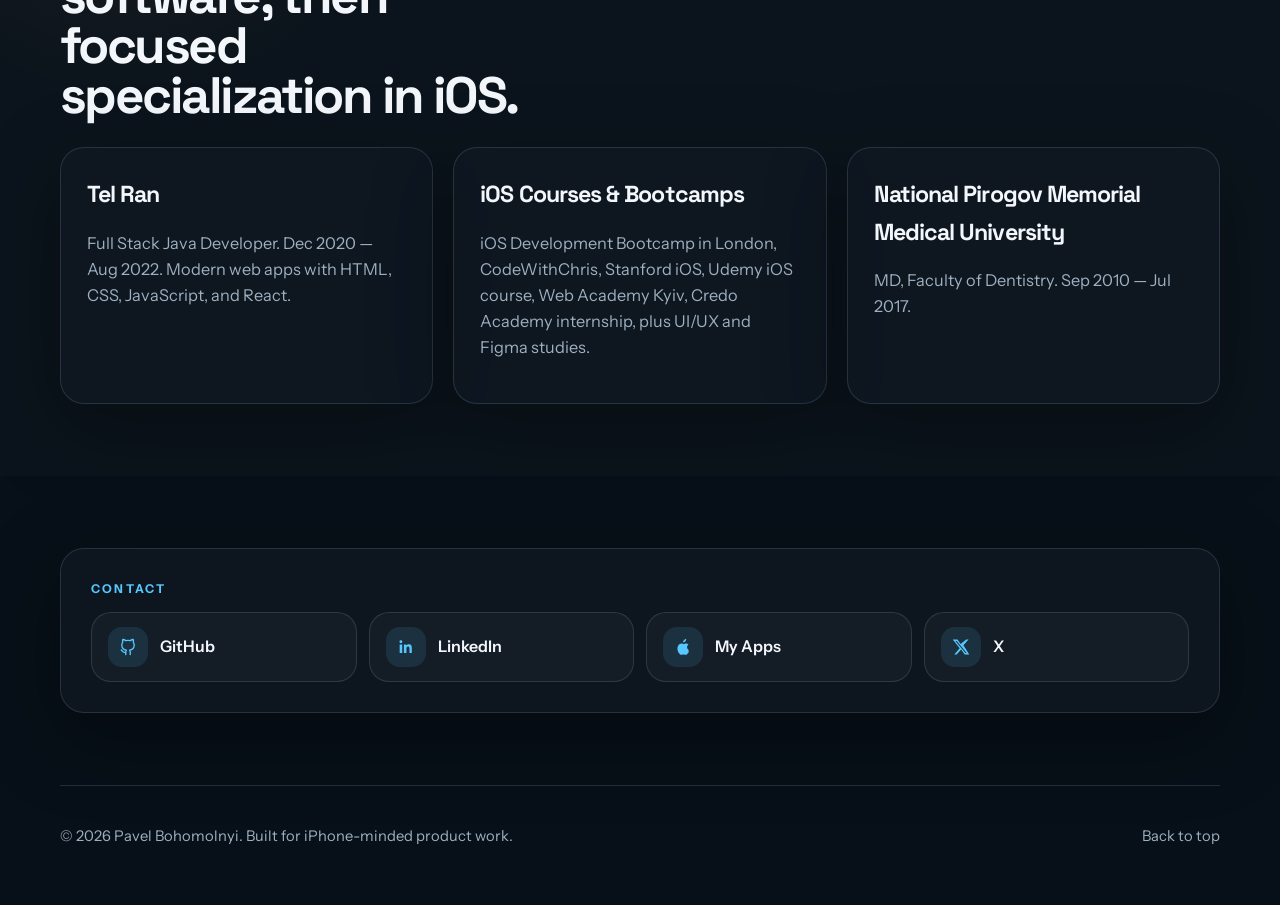
==== commit b6111d20: "Update Nom Nom branding to Recipe Book" ====
--- a/index.html
+++ b/index.html
@@ -159,23 +159,24 @@
             <article class="app-card app-card-featured reveal">
               <div class="app-header">
                 <span class="app-icon app-icon-image app-icon-nomnom">
-                  <img src="assets/app-icons/nom-nom.png" alt="Nom Nom app icon" />
+                  <img src="assets/app-icons/recipe-book.jpg" alt="Recipe Book app icon" />
                 </span>
                 <div>
-                  <p class="app-type">Consumer iOS App</p>
-                  <h3>Nom Nom: Plan Meals & Grocery</h3>
-                </div>
-              </div>
-              <p>
-                A meal planner and personal assistant for organizing weekly meals, generating
-                grocery lists, and exploring a recipe-sharing community, with Apple Watch support.
+                  <p class="app-type">Recipe &amp; Meal Planning</p>
+                  <h3>Recipe Book: Organize &amp; Plan</h3>
+                </div>
+              </div>
+              <p>
+                A digital cookbook and weekly meal planner for organizing recipes, building meal
+                schedules, and automatically turning planned meals into a smart grocery list.
               </p>
               <div class="tag-row">
                 <span>SwiftUI</span>
                 <span>StoreKit</span>
                 <span>Apple Watch</span>
                 <span>Grocery Lists</span>
-                <span>Community Recipes</span>
+                <span>Recipe Folders</span>
+                <span>Meal Planning</span>
                 <span>Firebase</span>
                 <span>Push Notifications</span>
                 <span>RevenueCat</span>
@@ -183,7 +184,7 @@
                 <span>Localization</span>
               </div>
               <div class="app-links">
-                <a href="https://apps.apple.com/nl/app/nom-nom-meal-planner/id6745474168" target="_blank" rel="noopener">App Store</a>
+                <a href="https://apps.apple.com/nl/app/recipe-book-organize-plan/id6745474168" target="_blank" rel="noopener">App Store</a>
               </div>
             </article>
 
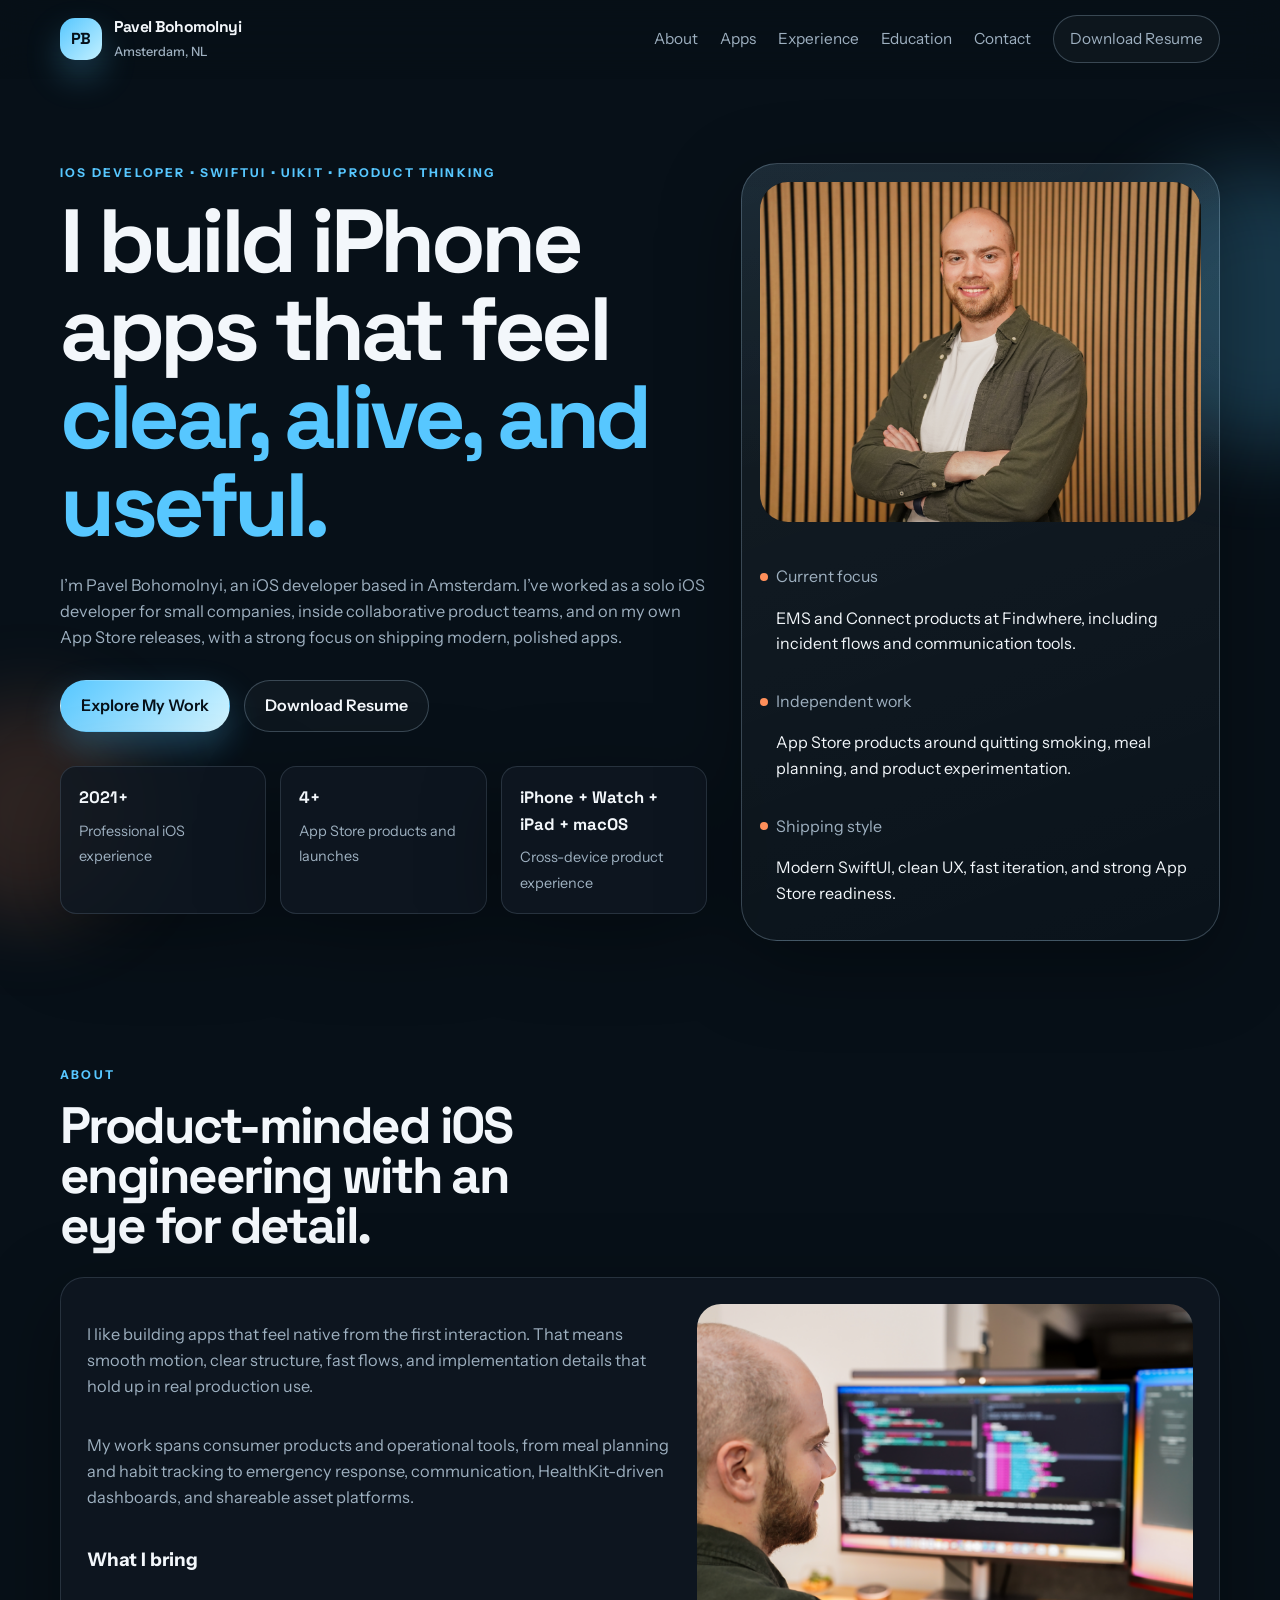
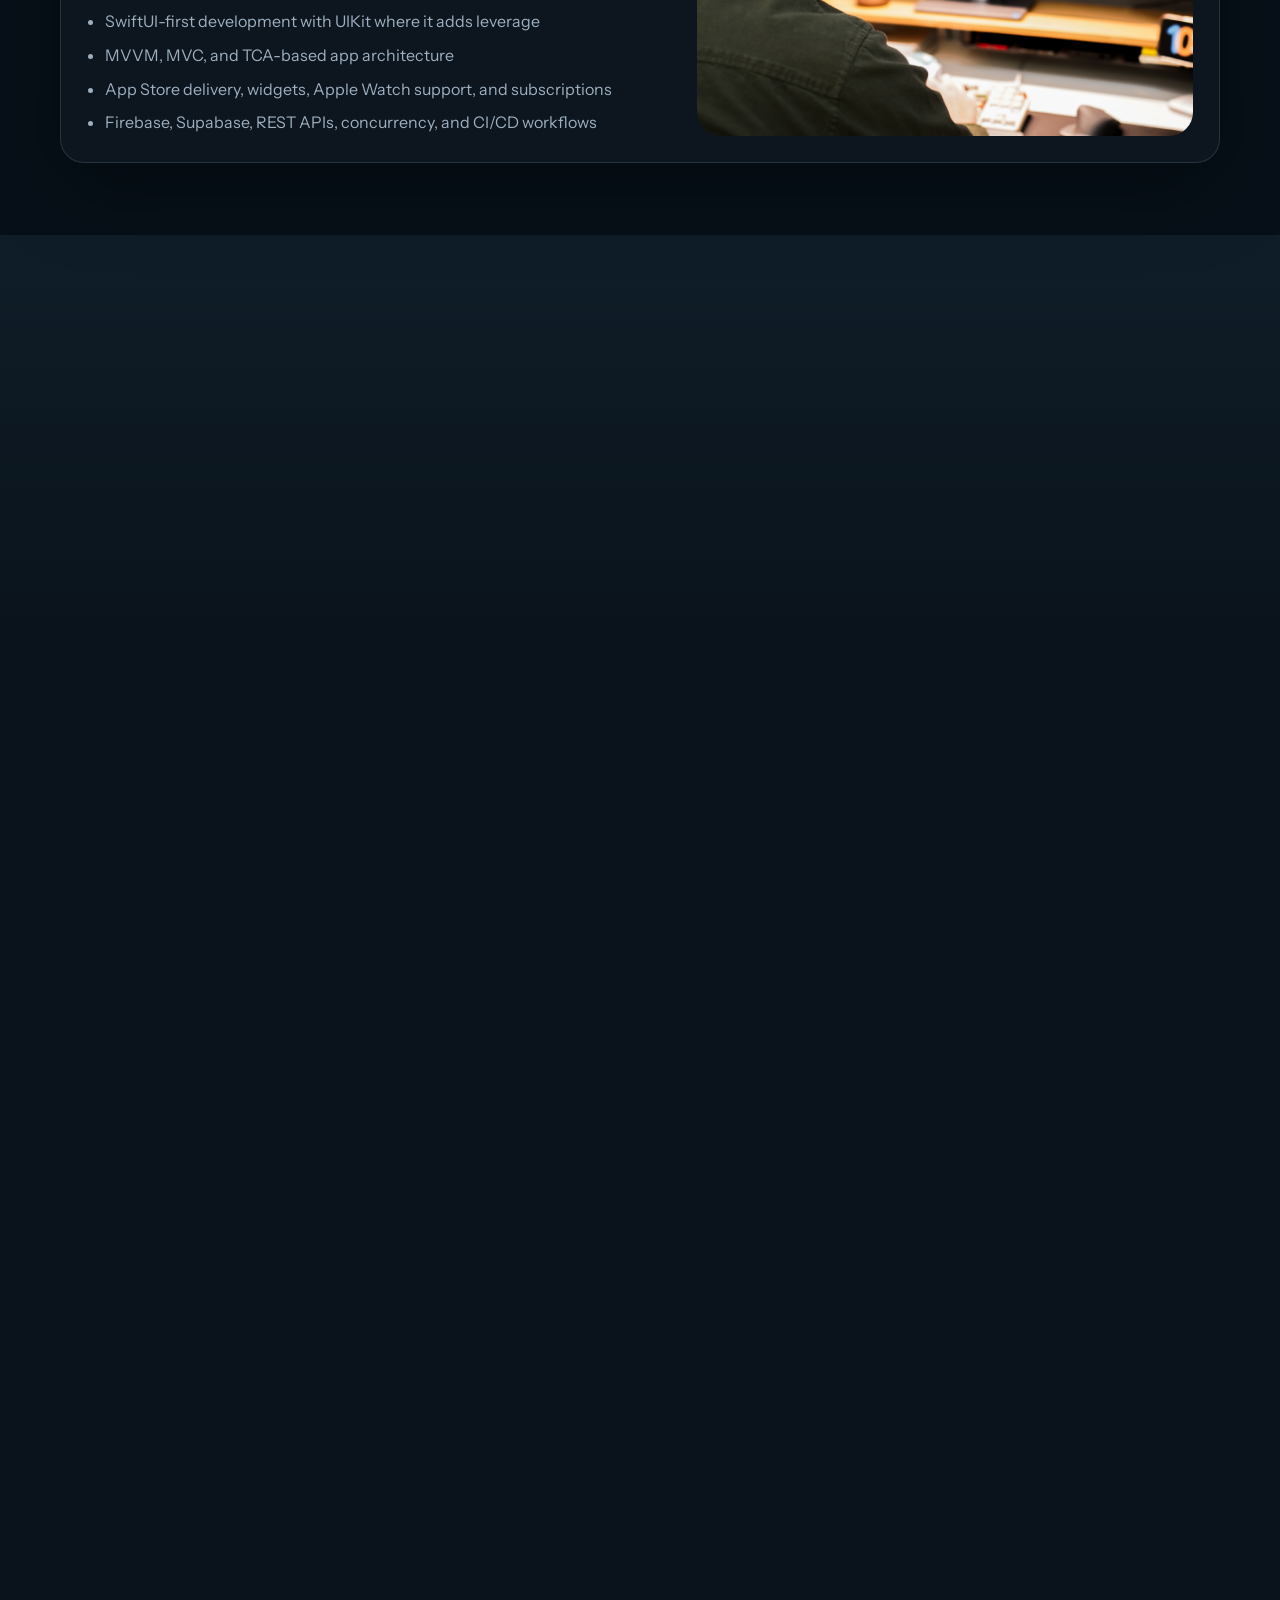
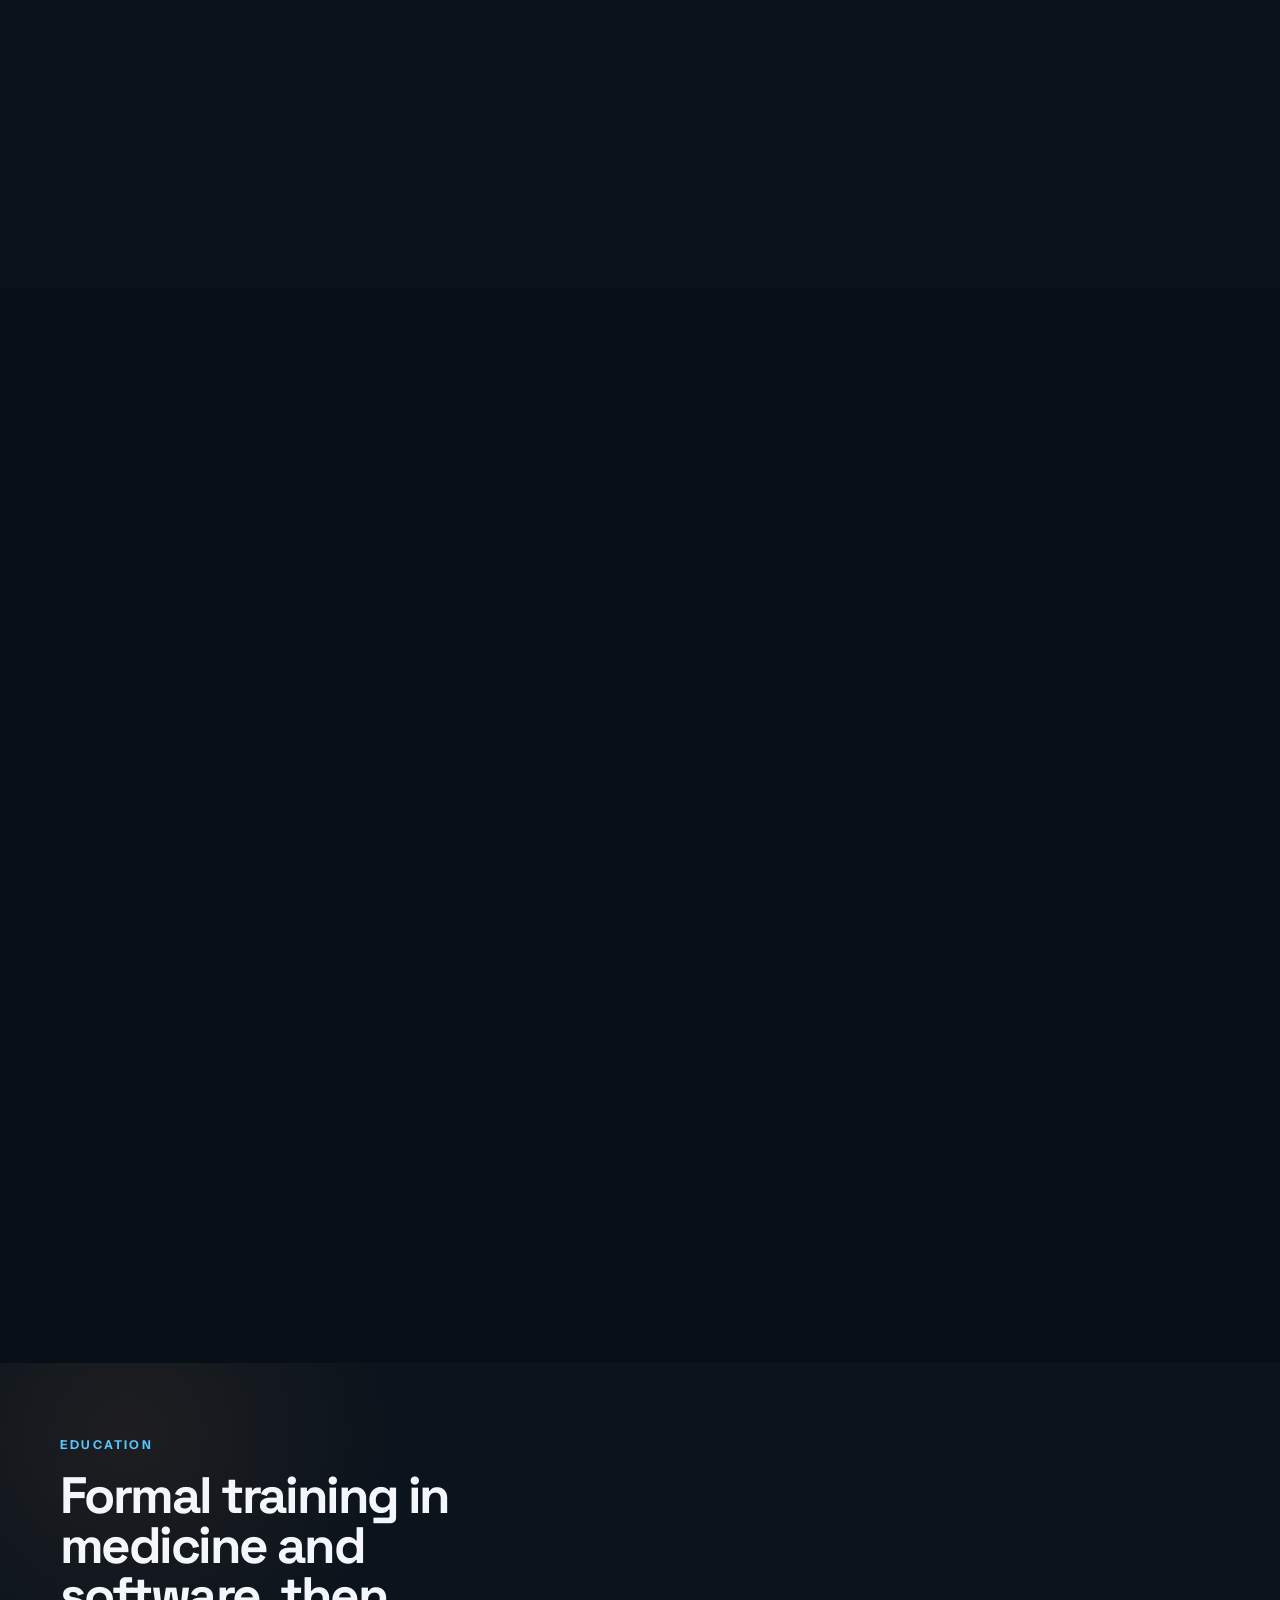
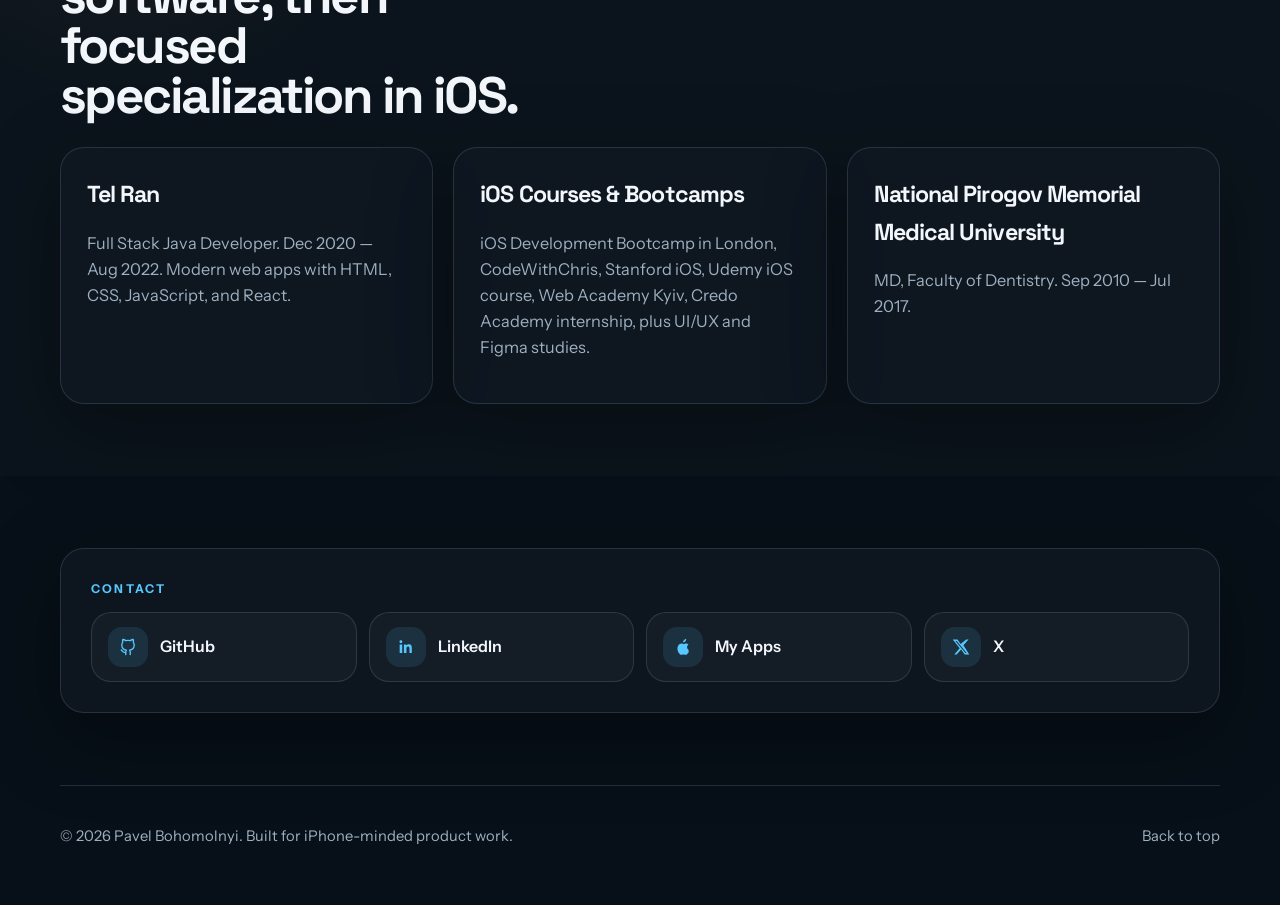
==== commit 6d389f86: "Bust No Smoke icon cache" ====
--- a/index.html
+++ b/index.html
@@ -191,7 +191,7 @@
             <article class="app-card reveal reveal-delay">
               <div class="app-header">
                 <span class="app-icon app-icon-image app-icon-smoke">
-                  <img src="assets/app-icons/no-smoke.png" alt="No Smoke Today app icon" />
+                  <img src="assets/app-icons/no-smoke-orange.png" alt="No Smoke Today app icon" />
                 </span>
                 <div>
                   <p class="app-type">Health & Habit Tracking</p>
